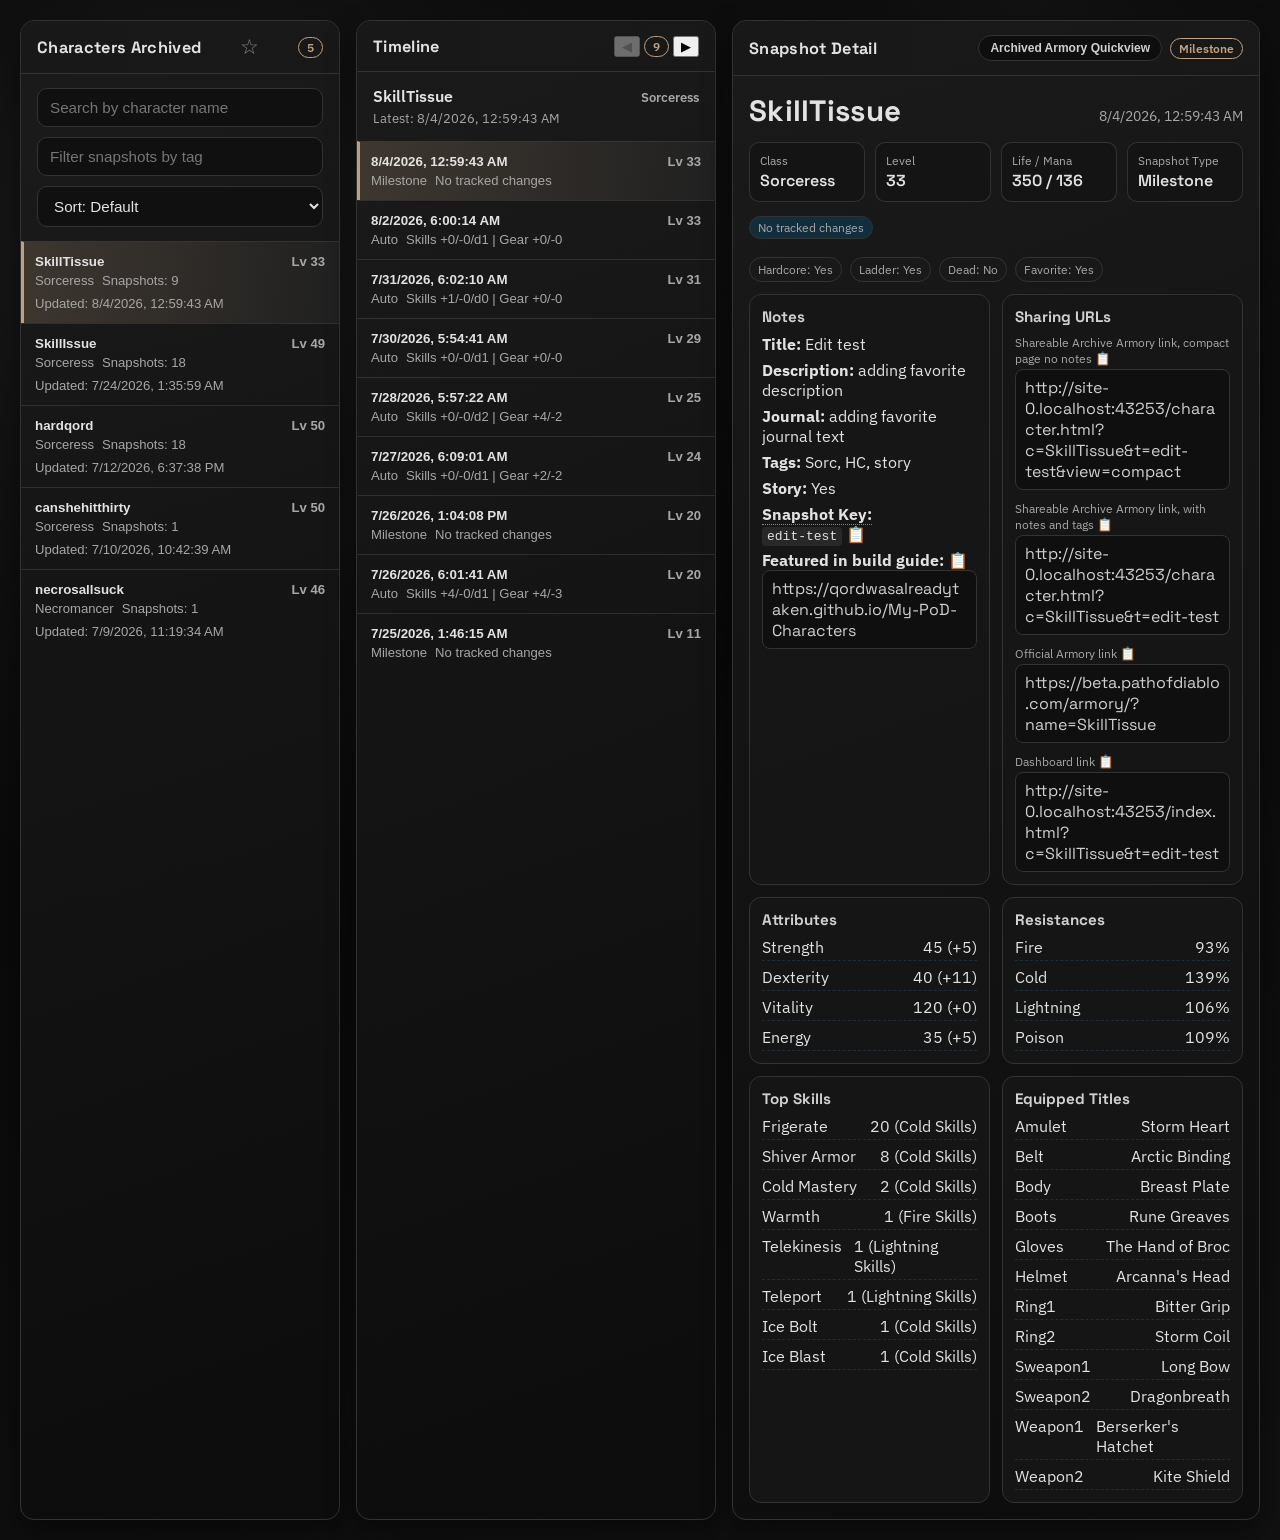
==== index.html @ e5ff7590 "readme work, index wording" ====
<!DOCTYPE html>
<html lang="en">
<head>
  <meta charset="UTF-8">
  <meta name="viewport" content="width=device-width, initial-scale=1.0">
  <title>The Journaling Nephalem</title>
  <link rel="preconnect" href="https://fonts.googleapis.com">
  <link rel="preconnect" href="https://fonts.gstatic.com" crossorigin>
  <link href="https://fonts.googleapis.com/css2?family=Space+Grotesk:wght@400;500;700&family=IBM+Plex+Sans:wght@400;500;600&display=swap" rel="stylesheet">
  <style>
    :root {
      --bg: #000000;
      --bg-soft: #141414;
      --card: #1a1a1a;
      --card-alt: #212121;
      --ink: #e2e2e2;
      --muted: #a7a7a7;
      --accent: #c0a080;
      --accent-2: #d0d0d0;
      --good: #9ad1ac;
      --bad: #d99b9b;
      --line: #333333;
      --shadow: rgba(0, 0, 0, 0.45);
    }

    * {
      box-sizing: border-box;
    }

    body {
      margin: 0;
      color: var(--ink);
      font-family: "IBM Plex Sans", sans-serif;
      background:
        radial-gradient(circle at 15% 15%, #1b1b1b 0%, transparent 40%),
        radial-gradient(circle at 80% 0%, #121212 0%, transparent 35%),
        linear-gradient(160deg, #000000, #0a0a0a 45%, #111111);
      min-height: 100vh;
    }

    .shell {
      max-width: 1400px;
      margin: 0 auto;
      padding: 20px;
      display: grid;
      grid-template-columns: 320px 360px minmax(0, 1fr);
      gap: 16px;
      min-height: 100vh;
    }

    .panel {
      background: linear-gradient(160deg, rgba(27, 27, 27, 0.94), rgba(12, 12, 12, 0.96));
      border: 1px solid var(--line);
      border-radius: 14px;
      box-shadow: 0 12px 30px var(--shadow);
      overflow: hidden;
      display: flex;
      flex-direction: column;
      min-height: 0;
    }

    .panel-header {
      padding: 14px 16px;
      border-bottom: 1px solid var(--line);
      background: linear-gradient(90deg, rgba(24, 24, 24, 0.95), rgba(24, 24, 24, 0.65));
      display: flex;
      align-items: center;
      justify-content: space-between;
      gap: 8px;
    }

    .panel-title {
      margin: 0;
      font-family: "Space Grotesk", sans-serif;
      font-size: 1.02rem;
      letter-spacing: 0.02em;
    }

    .pill {
      border: 1px solid var(--accent);
      color: var(--accent);
      border-radius: 999px;
      padding: 2px 8px;
      font-size: 0.72rem;
      font-weight: 600;
      white-space: nowrap;
    }

    .header-actions {
      display: inline-flex;
      align-items: center;
      gap: 8px;
    }

    .quickview-btn {
      border: 1px solid var(--line);
      background: rgba(14, 14, 14, 0.9);
      color: var(--accent-2);
      border-radius: 999px;
      padding: 5px 11px;
      font-size: 0.75rem;
      font-weight: 600;
      cursor: pointer;
      transition: border-color 140ms ease, color 140ms ease, background 140ms ease;
    }

    .quickview-btn:hover:not(:disabled) {
      border-color: var(--accent);
      color: var(--accent);
      background: rgba(20, 20, 20, 0.96);
    }

    .quickview-btn:disabled {
      opacity: 0.55;
      cursor: not-allowed;
    }

    .section {
      padding: 14px 16px;
    }

    .filters {
      display: grid;
      gap: 10px;
    }

    .search {
      width: 100%;
      padding: 10px 12px;
      border-radius: 10px;
      border: 1px solid var(--line);
      background: rgba(16, 16, 16, 0.95);
      color: var(--ink);
      font-size: 0.95rem;
      outline: none;
      transition: border-color 120ms ease;
    }

    .search:focus {
      border-color: var(--accent-2);
    }

    .list {
      list-style: none;
      margin: 0;
      padding: 0;
      overflow: auto;
    }

    .character-row,
    .snapshot-row {
      border: 0;
      width: 100%;
      text-align: left;
      background: transparent;
      color: inherit;
      cursor: pointer;
      border-top: 1px solid rgba(58, 58, 58, 0.72);
      padding: 12px 14px;
      transition: background 120ms ease, transform 120ms ease;
    }

    .character-row:hover,
    .snapshot-row:hover {
      background: rgba(255, 255, 255, 0.06);
    }

    .character-row.active,
    .snapshot-row.active {
      background: linear-gradient(90deg, rgba(192, 160, 128, 0.22), rgba(255, 255, 255, 0.04));
      border-left: 3px solid var(--accent);
      padding-left: 11px;
    }

    .name-line {
      display: flex;
      justify-content: space-between;
      gap: 8px;
      align-items: baseline;
      font-weight: 600;
      color: var(--ink);
    }

    .muted {
      color: var(--muted);
      font-size: 0.82rem;
    }

    .snapshot-meta {
      margin-top: 4px;
      display: flex;
      gap: 8px;
      align-items: center;
      flex-wrap: wrap;
      font-size: 0.82rem;
      color: var(--muted);
    }

    .kpi-grid {
      display: grid;
      grid-template-columns: repeat(4, minmax(0, 1fr));
      gap: 10px;
      margin-bottom: 14px;
    }

    .kpi {
      background: rgba(20, 20, 20, 0.9);
      border: 1px solid rgba(58, 58, 58, 0.82);
      border-radius: 10px;
      padding: 10px;
    }

    .kpi .label {
      display: block;
      color: var(--muted);
      font-size: 0.75rem;
      margin-bottom: 2px;
    }

    .kpi .value {
      font-size: 1rem;
      font-weight: 600;
      font-family: "Space Grotesk", sans-serif;
    }

    .detail {
      padding: 16px;
      overflow: auto;
      animation: fadeIn 220ms ease;
    }

    .hero {
      display: flex;
      align-items: baseline;
      justify-content: space-between;
      flex-wrap: wrap;
      gap: 8px;
      margin-bottom: 12px;
    }

    .hero h1 {
      margin: 0;
      font-family: "Space Grotesk", sans-serif;
      font-size: clamp(1.4rem, 2.3vw, 2rem);
      letter-spacing: 0.01em;
    }

    .hero small {
      color: var(--muted);
      font-size: 0.86rem;
    }

    .badge {
      display: inline-flex;
      align-items: center;
      gap: 6px;
      border: 1px solid var(--line);
      background: rgba(26, 26, 26, 0.95);
      padding: 4px 8px;
      border-radius: 999px;
      font-size: 0.75rem;
      color: var(--muted);
    }

    .grid {
      display: grid;
      gap: 12px;
      grid-template-columns: repeat(2, minmax(0, 1fr));
    }

    .card {
      border: 1px solid var(--line);
      border-radius: 12px;
      background: rgba(22, 22, 22, 0.92);
      padding: 12px;
    }

    .card h3 {
      margin: 0 0 8px;
      font-family: "Space Grotesk", sans-serif;
      font-size: 0.95rem;
      color: var(--accent-2);
    }

    .stat-list,
    .flat-list {
      list-style: none;
      margin: 0;
      padding: 0;
      display: grid;
      gap: 6px;
    }

    .share-list {
      list-style: none;
      margin: 0;
      padding: 0;
      display: grid;
      gap: 10px;
    }

    .share-label {
      color: var(--muted);
      font-size: 0.78rem;
      margin-bottom: 3px;
    }

    .share-url {
      display: block;
      color: var(--accent-2);
      text-decoration: none;
      overflow-wrap: anywhere;
      font-family: "Space Grotesk", sans-serif;
      border: 1px solid var(--line);
      border-radius: 8px;
      padding: 7px 9px;
      background: rgba(15, 15, 15, 0.9);
    }

    .share-url:hover {
      border-color: var(--accent);
      color: var(--accent);
    }

    .stat-row {
      display: flex;
      justify-content: space-between;
      gap: 12px;
      border-bottom: 1px dashed rgba(36, 80, 102, 0.45);
      padding-bottom: 3px;
    }

    .change-chip {
      display: inline-block;
      border-radius: 999px;
      font-size: 0.72rem;
      padding: 3px 8px;
      border: 1px solid var(--line);
      background: rgba(17, 50, 69, 0.8);
      margin-right: 6px;
      margin-bottom: 6px;
      color: var(--muted);
    }

    .change-chip.good {
      border-color: rgba(123, 224, 165, 0.45);
      color: var(--good);
    }

    .change-chip.bad {
      border-color: rgba(255, 142, 142, 0.45);
      color: var(--bad);
    }

    .message {
      color: var(--muted);
      padding: 16px;
    }

    .quickview-modal {
      position: fixed;
      inset: 0;
      background: rgba(0, 0, 0, 0.72);
      backdrop-filter: blur(1px);
      display: none;
      align-items: center;
      justify-content: center;
      z-index: 1200;
      padding: 22px;
    }

    .quickview-modal.open {
      display: flex;
    }

    .quickview-dialog {
      width: min(1200px, 100%);
      height: min(860px, 100%);
      border: 1px solid var(--line);
      border-radius: 14px;
      overflow: hidden;
      background: #090909;
      box-shadow: 0 22px 48px rgba(0, 0, 0, 0.62);
      display: grid;
      grid-template-rows: auto minmax(0, 1fr);
    }

    .quickview-toolbar {
      display: flex;
      align-items: center;
      justify-content: space-between;
      gap: 8px;
      padding: 10px 12px;
      border-bottom: 1px solid var(--line);
      background: linear-gradient(90deg, rgba(20, 20, 20, 0.98), rgba(18, 18, 18, 0.9));
    }

    .quickview-title {
      margin: 0;
      color: var(--accent-2);
      font-family: "Space Grotesk", sans-serif;
      font-size: 0.92rem;
      letter-spacing: 0.02em;
    }

    .quickview-toolbar-actions {
      display: inline-flex;
      align-items: center;
      gap: 8px;
    }

    .quickview-nav {
      display: inline-flex;
      align-items: center;
      gap: 6px;
    }

    .quickview-nav-btn {
      border: 1px solid var(--line);
      background: rgba(15, 15, 15, 0.92);
      color: var(--ink);
      border-radius: 8px;
      width: 28px;
      height: 28px;
      display: inline-flex;
      align-items: center;
      justify-content: center;
      font-size: 0.9rem;
      cursor: pointer;
      line-height: 1;
      font-weight: 700;
    }

    .quickview-nav-btn:hover:not(:disabled) {
      border-color: var(--accent);
      color: var(--accent);
    }

    .quickview-nav-btn:disabled {
      opacity: 0.45;
      cursor: not-allowed;
    }

    .quickview-nav-count {
      color: var(--muted);
      font-size: 0.8rem;
      min-width: 56px;
      text-align: center;
      font-variant-numeric: tabular-nums;
    }

    .quickview-close {
      border: 1px solid var(--line);
      background: rgba(15, 15, 15, 0.92);
      color: var(--ink);
      border-radius: 8px;
      padding: 4px 9px;
      cursor: pointer;
      font-size: 0.78rem;
      font-weight: 600;
    }

    .quickview-close:hover {
      border-color: var(--accent);
      color: var(--accent);
    }

    .quickview-frame {
      width: 100%;
      height: 100%;
      border: 0;
      background: #000;
    }

    @keyframes fadeIn {
      from {
        opacity: 0;
        transform: translateY(4px);
      }
      to {
        opacity: 1;
        transform: translateY(0);
      }
    }

    @media (max-width: 1200px) {
      .shell {
        grid-template-columns: 300px 320px minmax(0, 1fr);
      }
      .kpi-grid {
        grid-template-columns: repeat(2, minmax(0, 1fr));
      }
      .grid {
        grid-template-columns: 1fr;
      }
    }

    @media (max-width: 900px) {
      .shell {
        grid-template-columns: 1fr;
        min-height: auto;
      }
      .panel {
        max-height: 340px;
      }
      .detail-panel {
        max-height: none;
      }

      .quickview-dialog {
        width: 100%;
        height: 100%;
      }

      .quickview-modal {
        padding: 8px;
      }
    }
    .favorite-filter {
      background: none;
      border: none;
      color: #888;
      font-size: 1.3rem;
      cursor: pointer;
      padding: 0;
    }

    .favorite-filter.active {
      color: gold;
    }   

    .tooltip {
      position: relative;
      cursor: help;
      border-bottom: 1px dotted #888;
    }

    .tooltiptext {
      visibility: hidden;
      position: absolute;
      z-index: 1000;

      width: 260px;
      padding: 8px 10px;

      background: #222;
      color: #fff;
      border: 1px solid #555;
      border-radius: 6px;

      font-weight: normal;
      line-height: 1.4;

      left: 0;
      top: 125%;

      opacity: 0;
      transition: opacity .15s;
    }

    .tooltip:hover .tooltiptext {
      visibility: visible;
      opacity: 1;
    }

    .copy-key {
        background: none;
        border: none;
        padding: 0;
        margin: 0;
        color: inherit;
        font: inherit;
        cursor: pointer;
    }

    .copy-key code {
        background: rgba(255,255,255,.08);
        padding: 2px 5px;
        border-radius: 4px;
    }

    .copy-key:hover code {
        background: rgba(255,255,255,.16);
    }

    .copy-key:active {
        transform: scale(.98);
    }

    .change-summary {
        cursor: help;
    }

    .change-tooltip {
        position: fixed;
        z-index: 2000;

        max-width: 320px;
        padding: 10px 12px;

        background: #111;
        color: #ddd;

        border: 1px solid #555;
        border-radius: 6px;

        box-shadow: 0 6px 18px rgba(0, 0, 0, 0.45);

        font-size: 0.82rem;
        line-height: 1.35;

        pointer-events: none;
    }

.change-tooltip.below {
    bottom: auto;
    top: 100%;
    margin-bottom: 0;
    margin-top: 8px;
}
.change-tooltip.above {
    bottom: 100%;
    top: auto;
    margin-bottom: 8px;
    margin-top: 0;
}

    .change-tooltip-section + .change-tooltip-section {
        margin-top: 10px;
    }

    .change-tooltip-heading {
        margin-bottom: 4px;
        color: #c0a080;
        font-weight: 600;
    }

    .change-item {
        padding-left: 4px;
    }

    .change-item.added {
        color: #b8d8b8;
    }

    .change-item.removed {
        color: #d8a0a0;
    }

    .change-item.updated {
        color: #d8d0a0;
    }

    .change-tooltip-empty {
        color: #999;
    }

  </style>
</head>
<body>
  <main class="shell">
    <section class="panel" aria-label="Characters">
      <header class="panel-header">
        <h2 class="panel-title">Characters Archived</h2>
        <button
          id="favoriteFilter"
          class="favorite-filter"
          type="button"
          title="Show favorites only"
          aria-pressed="false">
          ☆
      </button>
        <span id="characterCount" class="pill">0</span>
      </header>
      <div class="section filters">
        <input id="searchInput" class="search" type="text" placeholder="Search by character name">
        <input id="tagInput" class="search" type="text" placeholder="Filter snapshots by tag">
        <select id="characterSort" class="search" aria-label="Sort characters">
          <option value="default">Sort: Default</option>
          <option value="updated">Sort: Recently updated</option>
          <option value="snapshots">Sort: Most snapshots</option>
          <option value="alpha">Sort: A to Z</option>
        </select>
      </div>
      <ul id="characterList" class="list"></ul>
    </section>

    <section class="panel" aria-label="Snapshots">
      <header class="panel-header">
        <h2 class="panel-title">Timeline</h2>

        <div class="snapshot-nav">
          <button
            id="snapshotPrev"
            class="story-nav-button"
            type="button"
            aria-label="Previous snapshot"
            title="Previous snapshot"
          >◀</button>

          <span id="snapshotCount" class="pill">0</span>

          <button
            id="snapshotNext"
            class="story-nav-button"
            type="button"
            aria-label="Next snapshot"
            title="Next snapshot"
          >▶</button>
        </div>
      </header>
      <div class="section" id="timelineHeader">
        <div class="muted">Select a character to browse snapshots.</div>
      </div>
      <ul id="snapshotList" class="list"></ul>
    </section>

    <section class="panel detail-panel" aria-label="Snapshot detail">
      <header class="panel-header">
        <h2 class="panel-title">Snapshot Detail</h2>
        <div class="header-actions">
          <button id="quickviewButton" class="quickview-btn" type="button" disabled>Archived Armory Quickview</button>
          <span id="statusPill" class="pill">Idle</span>
        </div>
      </header>
      <div id="detailRoot" class="detail">
        <div class="message">Pick a character on the left to start.</div>
      </div>
    </section>
  </main>

  <div id="quickviewModal" class="quickview-modal" aria-hidden="true">
    <div class="quickview-dialog" role="dialog" aria-modal="true" aria-label="Armory quickview">
      <div class="quickview-toolbar">
        <h3 id="quickviewTitle" class="quickview-title">Armory Quickview</h3>
        <div class="quickview-toolbar-actions">
          <div class="quickview-nav" aria-label="Snapshot navigation">
            <button id="quickviewPrev" class="quickview-nav-btn" type="button" aria-label="Previous snapshot">&#8592;</button>
            <span id="quickviewCount" class="quickview-nav-count">- / -</span>
            <button id="quickviewNext" class="quickview-nav-btn" type="button" aria-label="Next snapshot">&#8594;</button>
          </div>
          <button id="quickviewClose" class="quickview-close" type="button">Close</button>
        </div>
      </div>
      <iframe id="quickviewFrame" class="quickview-frame" title="Armory Quickview"></iframe>
    </div>
  </div>

  <script>
    "use strict";

    const state = {
      index: null,
      characters: [],
      filteredCharacters: [],
      selectedCharacter: null,
      selectedArchive: null,
      snapshots: [],
      selectedSnapshot: null
    };

    const CLASS_TAG_MAP = {
      assassin: "Asn",
      amazon: "Ama",
      barbarian: "Barb",
      druid: "Druid",
      necromancer: "Necro",
      paladin: "Pal",
      sorceress: "Sorc"
    };

    const dom = {
      searchInput: document.getElementById("searchInput"),
      tagInput: document.getElementById("tagInput"),
      characterSort: document.getElementById("characterSort"),
      characterList: document.getElementById("characterList"),
      snapshotList: document.getElementById("snapshotList"),
      detailRoot: document.getElementById("detailRoot"),
      timelineHeader: document.getElementById("timelineHeader"),
      characterCount: document.getElementById("characterCount"),
      snapshotCount: document.getElementById("snapshotCount"),
      statusPill: document.getElementById("statusPill"),
      quickviewButton: document.getElementById("quickviewButton"),
      quickviewModal: document.getElementById("quickviewModal"),
      quickviewFrame: document.getElementById("quickviewFrame"),
      quickviewClose: document.getElementById("quickviewClose"),
      quickviewTitle: document.getElementById("quickviewTitle"),
      quickviewPrev: document.getElementById("quickviewPrev"),
      quickviewNext: document.getElementById("quickviewNext"),
      quickviewCount: document.getElementById("quickviewCount"),
      favoriteFilter: document.getElementById("favoriteFilter"),
      snapshotPrev: document.getElementById("snapshotPrev"),
      snapshotNext: document.getElementById("snapshotNext")      
    };

    function normalizeArchivePayload(payload, fallbackCharacterName) {
      if (Array.isArray(payload)) {
        return {
          character: fallbackCharacterName,
          snapshots: payload
        };
      }

      if (payload && typeof payload === "object") {
        return {
          character: payload.character || fallbackCharacterName,
          snapshots: Array.isArray(payload.snapshots) ? payload.snapshots : []
        };
      }

      return {
        character: fallbackCharacterName,
        snapshots: []
      };
    }

    function readParams() {
      const params = new URLSearchParams(window.location.search);
      return {
        character: params.get("c"),
        timestamp: params.get("t")
      };
    }

    function updateParams(character, key) {
      const params = new URLSearchParams(window.location.search);

      if (character) {
        params.set("c", character);
      } else {
        params.delete("c");
      }

      if (key) {
        params.set("t", key);
      } else {
        params.delete("t");
      }

      const query = params.toString();
      const next = query ? `?${query}` : window.location.pathname;
      window.history.replaceState({}, "", next);
    }

    function safeText(value, fallback = "-") {
      if (value === null || value === undefined || value === "") {
        return fallback;
      }
      return String(value);
    }

    function normalizeTags(rawValue) {
      if (Array.isArray(rawValue)) {
        return rawValue
          .map((tag) => String(tag || "").trim())
          .filter((tag) => tag.length > 0);
      }

      if (typeof rawValue === "string" && rawValue.trim()) {
        return rawValue
          .split(",")
          .map((tag) => tag.trim())
          .filter((tag) => tag.length > 0);
      }

      return [];
    }

    function dedupeTags(values) {
      const result = [];
      const seen = new Set();

      values.forEach((value) => {
        const tag = String(value || "").trim();
        if (!tag) {
          return;
        }

        const key = tag.toLowerCase();
        if (seen.has(key)) {
          return;
        }

        seen.add(key);
        result.push(tag);
      });

      return result;
    }

    function classToTag(className) {
      if (typeof className !== "string") {
        return "";
      }

      const normalized = className.trim().toLowerCase();
      return CLASS_TAG_MAP[normalized] || "";
    }

  function getAutomaticSnapshotTags(snapshot) {
    if (!snapshot || typeof snapshot !== "object") {
      return [];
    }

    const data = snapshot.data && typeof snapshot.data === "object"
      ? snapshot.data
      : {};

    const metadata = snapshot.metadata && typeof snapshot.metadata === "object"
      ? snapshot.metadata
      : {};

    const tags = [];

    const classTag = classToTag(data.Class);
    if (classTag) {
      tags.push(classTag);
    }

    if (data.IsHardcore === true) {
      tags.push("HC");
    }

    if (data.IsHardcore === false) {
      tags.push("SC");
    }

    if (metadata.story === true) {
      tags.push("story");
    }

    return dedupeTags(tags);
  }

    function getCharacterTags(character) {
      if (!character || typeof character !== "object") {
        return [];
      }

      const tags = [];
      tags.push(...normalizeTags(character.tags));

      const classTag = classToTag(character.class);
      if (classTag) {
        tags.push(classTag);
      }

      return dedupeTags(tags);
    }

    function getCharacterFilterTerm() {
      return dom.searchInput.value.trim().toLowerCase();
    }

    function getTagFilterTerm() {
      return dom.tagInput.value.trim().toLowerCase();
    }

    function getCharacterSortMode() {
      return dom.characterSort ? dom.characterSort.value : "default";
    }

    function slugify(value) {
      if (typeof value !== "string") {
        return "";
      }

      return value
        .trim()
        .toLowerCase()
        .replace(/[^a-z0-9]+/g, "-")
        .replace(/-+/g, "-")
        .replace(/^-|-$/g, "");
    }

    function getSnapshotKey(snapshot) {
      if (!snapshot || typeof snapshot !== "object") {
        return "";
      }

      const metadata = snapshot.metadata && typeof snapshot.metadata === "object"
        ? snapshot.metadata
        : {};

      if (typeof metadata.slug === "string" && metadata.slug.trim()) {
        return slugify(metadata.slug);
      }

      if (typeof metadata.title === "string" && metadata.title.trim()) {
        return slugify(metadata.title);
      }

      if (typeof snapshot.id === "string" && snapshot.id.trim()) {
        return snapshot.id.trim();
      }

      return typeof snapshot.timestamp === "string" ? snapshot.timestamp : "";
    }

    function formatDate(value) {
      if (!value) {
        return "Unknown";
      }

      const date = new Date(value);
      if (Number.isNaN(date.getTime())) {
        return value;
      }

      return date.toLocaleString();
    }

    function summarizeChanges(snapshot) {
      const changes = snapshot && snapshot.changes ? snapshot.changes : {};
      const skillsUp = Array.isArray(changes.skills_added) ? changes.skills_added.length : 0;
      const skillsDown = Array.isArray(changes.skills_removed) ? changes.skills_removed.length : 0;
      const skillsDelta = Array.isArray(changes.skills_updated) ? changes.skills_updated.length : 0;
      const gearUp = Array.isArray(changes.equipped_added) ? changes.equipped_added.length : 0;
      const gearDown = Array.isArray(changes.equipped_removed) ? changes.equipped_removed.length : 0;

      if (skillsUp + skillsDown + skillsDelta + gearUp + gearDown === 0) {
        return "No tracked changes";
      }

      return `Skills +${skillsUp}/-${skillsDown}/d${skillsDelta} | Gear +${gearUp}/-${gearDown}`;
    }

    function toAbsoluteUrl(value) {
      if (typeof value !== "string" || !value.trim()) {
        return "";
      }

      try {
        return new URL(value, window.location.href).toString();
      } catch (_) {
        return "";
      }
    }

    function buildCharacterSharePath(characterName, key) {
      const params = new URLSearchParams();
      params.set("c", String(characterName || "").toLowerCase());

      if (key) {
        params.set("t", key);
      }

      return `character.html?${params.toString()}`;
    }

    function resolveSnapshotShareLinks(character, snapshot) {
      const links = Array.isArray(character && character.snapshotLinks) ? character.snapshotLinks : [];
      const snapshotKey = getSnapshotKey(snapshot);
      const snapshotTimestamp = snapshot && snapshot.timestamp ? String(snapshot.timestamp) : "";
      const snapshotId = snapshot && snapshot.id ? String(snapshot.id) : "";

      const matched = links.find((link) => {
        const key = link && typeof link.key === "string" ? link.key : "";
        const timestamp = link && typeof link.timestamp === "string" ? link.timestamp : "";
        const id = link && typeof link.id === "string" ? link.id : "";

        return key === snapshotKey || timestamp === snapshotTimestamp || (snapshotId && id === snapshotId);
      });

      const fallbackPath = buildCharacterSharePath(
        character && character.name,
        snapshotKey || snapshotTimestamp
      );

      return {
        key: matched?.key || snapshotKey || "",
        shareUrl: toAbsoluteUrl(matched && matched.url ? matched.url : fallbackPath),
        canonicalUrl: toAbsoluteUrl(matched && matched.canonicalUrl ? matched.canonicalUrl : fallbackPath)
      };
    }

    function buildDashboardShareUrl(character, snapshot) {
      const url = new URL(window.location.href);
      const key = getSnapshotKey(snapshot) || (snapshot && snapshot.timestamp ? snapshot.timestamp : "");

      if (character && character.name) {
        url.searchParams.set("c", character.name);
      }

      if (key) {
        url.searchParams.set("t", key);
      }

      return url.toString();
    }

    function getArmoryQuickviewUrl() {
      if (!state.selectedCharacter || !state.selectedSnapshot) {
        return "";
      }

      const links = resolveSnapshotShareLinks(state.selectedCharacter, state.selectedSnapshot);
      return links.shareUrl || links.canonicalUrl || "";
    }


    function getBuildUrl() {
      const guideUrl = metadata.guide ? String(metadata.guide).trim() : "";

      const guideHtml = guideUrl
        ? `
          <li>
            <div class="share-label">Featured in build guide</div>
            <a class="share-url"
              href="${guideUrl}"
              target="_blank"
              rel="noopener noreferrer">
              ${guideUrl}
            </a>
          </li>
        `
        : "";
      return guideHtml;
    }
    
    function syncQuickviewButtonState() {
      const hasSelection = Boolean(state.selectedCharacter && state.selectedSnapshot);
      if (dom.quickviewButton) {
        dom.quickviewButton.disabled = !hasSelection;
      }
      syncQuickviewNavigationState();
    }

    function getSelectedSnapshotIndex() {
      const visibleSnapshots = getVisibleSnapshots();
      if (!visibleSnapshots.length || !state.selectedSnapshot) {
        return { index: -1, total: visibleSnapshots.length };
      }

      const selectedKey = getSnapshotKey(state.selectedSnapshot);
      const index = visibleSnapshots.findIndex((snapshot) => {
        const key = getSnapshotKey(snapshot);
        return key === selectedKey || snapshot.timestamp === state.selectedSnapshot.timestamp;
      });

      return { index, total: visibleSnapshots.length };
    }

    function syncQuickviewNavigationState() {
      const position = getSelectedSnapshotIndex();
      const hasSelection = position.index >= 0;

      if (dom.quickviewCount) {
        dom.quickviewCount.textContent = hasSelection
          ? `${position.index + 1} / ${position.total}`
          : "- / -";
      }

      if (dom.quickviewPrev) {
        dom.quickviewPrev.disabled = !hasSelection || position.index <= 0;
      }

      if (dom.quickviewNext) {
        dom.quickviewNext.disabled = !hasSelection || position.index >= position.total - 1;
      }
    }

    function moveQuickviewSnapshot(step) {
      const visibleSnapshots = getVisibleSnapshots();
      if (!visibleSnapshots.length || !state.selectedSnapshot) {
        return;
      }

      const position = getSelectedSnapshotIndex();
      if (position.index < 0) {
        return;
      }

      const nextIndex = position.index + step;
      if (nextIndex < 0 || nextIndex >= visibleSnapshots.length) {
        return;
      }

      const nextSnapshot = visibleSnapshots[nextIndex];
      selectSnapshotByKey(getSnapshotKey(nextSnapshot));
    }

    function closeQuickview() {
      dom.quickviewModal.classList.remove("open");
      dom.quickviewModal.setAttribute("aria-hidden", "true");
      dom.quickviewFrame.src = "about:blank";
      syncQuickviewNavigationState();
    }

    function openQuickview() {
      const url = getArmoryQuickviewUrl();
      if (!url) {
        return;
      }

      const labelName = safeText(state.selectedCharacter && state.selectedCharacter.name, "Unknown");
      const labelTime = safeText(state.selectedSnapshot && state.selectedSnapshot.timestamp, "Unknown");
      dom.quickviewTitle.textContent = `Armory Quickview - ${labelName} @ ${labelTime}`;
      dom.quickviewFrame.src = url;
      dom.quickviewModal.classList.add("open");
      dom.quickviewModal.setAttribute("aria-hidden", "false");
      syncQuickviewNavigationState();
    }

    function getCharacterLevel(character) {
      if (character && typeof character.level !== "undefined" && character.level !== null) {
        return character.level;
      }
      return "?";
    }

    function linkMatchesTag(link, term) {
      if (!term) {
        return true;
      }

      return normalizeTags(link && link.tags).some((tag) => tag.toLowerCase().includes(term));
    }

    function characterMatchesTag(character, term) {
      if (!term) {
        return true;
      }

      if (getCharacterTags(character).some((tag) => tag.toLowerCase().includes(term))) {
        return true;
      }

      const links = Array.isArray(character && character.snapshotLinks) ? character.snapshotLinks : [];
      return links.some((link) => linkMatchesTag(link, term));
    }

    function snapshotMatchesTag(snapshot, term) {
      if (!term) {
        return true;
      }

      const metadata = snapshot && snapshot.metadata && typeof snapshot.metadata === "object"
        ? snapshot.metadata
        : {};

      const mergedTags = dedupeTags([
        ...normalizeTags(metadata.tags),
        ...getAutomaticSnapshotTags(snapshot)
      ]);

      return mergedTags.some((tag) => tag.toLowerCase().includes(term));
    }

    function getVisibleSnapshots() {
      const tagTerm = getTagFilterTerm();

      return state.snapshots.filter((snapshot) => {
        const tagMatch = snapshotMatchesTag(snapshot, tagTerm);

        const favoriteMatch =
          !state.showFavoritesOnly ||
          snapshot?.metadata?.favorite === true;

        return tagMatch && favoriteMatch;
      });
    }

    function ensureSelectedSnapshotVisible() {
      const visibleSnapshots = getVisibleSnapshots();

      if (!visibleSnapshots.length) {
        state.selectedSnapshot = null;
        return;
      }

      if (!state.selectedSnapshot) {
        state.selectedSnapshot = visibleSnapshots[0];
        return;
      }

      const currentKey = getSnapshotKey(state.selectedSnapshot);
      const visibleSelection = visibleSnapshots.find((snapshot) => {
        const key = getSnapshotKey(snapshot);
        return key === currentKey || snapshot.timestamp === state.selectedSnapshot.timestamp;
      });

      state.selectedSnapshot = visibleSelection || visibleSnapshots[0];
    }

    function applyCharacterFilter() {
      const term = getCharacterFilterTerm();
      const tagTerm = getTagFilterTerm();
      state.filteredCharacters = state.characters.filter((char) => {
          const name = (char.name || "").toLowerCase();

          const favoriteMatch =
              !state.showFavoritesOnly ||
              (char.snapshotLinks ?? []).some(snapshot => snapshot?.favorite === true);

          return (
              name.includes(term) &&
              characterMatchesTag(char, tagTerm) &&
              favoriteMatch
          );
      });

      const sortMode = getCharacterSortMode();

      if (sortMode === "snapshots") {
        state.filteredCharacters.sort((a, b) => {
          const aCount = Number(a && a.snapshotCount ? a.snapshotCount : 0);
          const bCount = Number(b && b.snapshotCount ? b.snapshotCount : 0);

          if (bCount !== aCount) {
            return bCount - aCount;
          }

          return String(a && a.name ? a.name : "").localeCompare(String(b && b.name ? b.name : ""));
        });
        return;
      }

      if (sortMode === "updated") {
        state.filteredCharacters.sort((a, b) => {
          const aTime = String(a && a.lastUpdated ? a.lastUpdated : "");
          const bTime = String(b && b.lastUpdated ? b.lastUpdated : "");

          if (bTime !== aTime) {
            return bTime.localeCompare(aTime);
          }

          return String(a && a.name ? a.name : "").localeCompare(String(b && b.name ? b.name : ""));
        });
        return;
      }

      if (sortMode === "alpha") {
        state.filteredCharacters.sort((a, b) => {
          return String(a && a.name ? a.name : "").localeCompare(String(b && b.name ? b.name : ""));
        });
      }
    }

    function renderCharacterList() {
      dom.characterList.innerHTML = "";
      dom.characterCount.textContent = String(state.filteredCharacters.length);

      if (state.filteredCharacters.length === 0) {
        const item = document.createElement("li");
        item.className = "message";
        item.textContent = "No character matches this filter.";
        dom.characterList.appendChild(item);
        return;
      }

      const fragment = document.createDocumentFragment();

      state.filteredCharacters.forEach((character) => {
        const li = document.createElement("li");
        const button = document.createElement("button");
        button.type = "button";
        button.className = "character-row";

        if (state.selectedCharacter && state.selectedCharacter.name === character.name) {
          button.classList.add("active");
        }

        const className = safeText(character.class, "Unknown Class");
        const level = getCharacterLevel(character);
        const updated = formatDate(character.lastUpdated);

        button.innerHTML = `
          <div class="name-line">
            <span>${safeText(character.name, "Unknown")}</span>
            <span class="muted">Lv ${level}</span>
          </div>
          <div class="snapshot-meta">
            <span>${className}</span>
            <span>Snapshots: ${safeText(character.snapshotCount, 0)}</span>
            <span>Updated: ${updated}</span>
          </div>
        `;

        button.addEventListener("click", () => {
          void selectCharacter(character.name);
        });

        li.appendChild(button);
        fragment.appendChild(li);
      });

      dom.characterList.appendChild(fragment);
    }

    function renderSnapshotList() {
      dom.snapshotList.innerHTML = "";
      const visibleSnapshots = getVisibleSnapshots();
      const currentIndex = state.selectedSnapshot
        ? visibleSnapshots.findIndex(
            (snapshot) =>
              snapshot.timestamp === state.selectedSnapshot.timestamp
          )
        : -1;

      dom.snapshotPrev.disabled =
        currentIndex <= 0;

      dom.snapshotNext.disabled =
        currentIndex < 0 ||
        currentIndex >= visibleSnapshots.length - 1;      
      const tagTerm = getTagFilterTerm();
      dom.snapshotCount.textContent = String(visibleSnapshots.length);

      if (!state.selectedCharacter) {
        dom.timelineHeader.innerHTML = '<div class="muted">Select a character to browse snapshots.</div>';
        return;
      }

      dom.timelineHeader.innerHTML = `
        <div class="name-line">
          <span>${safeText(state.selectedCharacter.name)}</span>
          <span class="muted">${safeText(state.selectedCharacter.class, "Unknown")}</span>
        </div>
        <div class="snapshot-meta">
          <span>Latest: ${formatDate(state.selectedCharacter.lastUpdated)}</span>
          ${tagTerm ? `<span>Tag: ${safeText(dom.tagInput.value.trim())}</span>` : ""}
        </div>
      `;

      if (visibleSnapshots.length === 0) {
        const empty = document.createElement("li");
        empty.className = "message";
        empty.textContent = tagTerm
          ? "No snapshots match this tag filter for this character."
          : "No snapshots found for this character.";
        dom.snapshotList.appendChild(empty);
        return;
      }

      const fragment = document.createDocumentFragment();

      visibleSnapshots.forEach((snapshot) => {
        const li = document.createElement("li");
        const button = document.createElement("button");
        button.type = "button";
        button.className = "snapshot-row";
        const changeSummary = summarizeChanges(snapshot);

        if (state.selectedSnapshot && state.selectedSnapshot.timestamp === snapshot.timestamp) {
          button.classList.add("active");
        }

        const level = snapshot && snapshot.data && snapshot.data.Stats ? snapshot.data.Stats.Level : "?";
        const label = snapshot.metadata && snapshot.metadata.automatic === false ? "Milestone" : "Auto";

        button.innerHTML = `
          <div class="name-line">
            <span>${formatDate(snapshot.timestamp)}</span>
            <span class="muted">Lv ${safeText(level)}</span>
          </div>
          <div class="snapshot-meta">
            <span>${label}</span>
            <span class="change-summary">${changeSummary}</span>
          </div>
        `;
        const changeSummaryElement = button.querySelector(".change-summary");

        changeSummaryElement.addEventListener("mouseenter", () => {
          showChangeTooltip(changeSummaryElement, snapshot);
        });

        changeSummaryElement.addEventListener("mouseleave", () => {
          hideChangeTooltip();
        });
        button.addEventListener("click", () => {
          selectSnapshotByKey(getSnapshotKey(snapshot));
        });

        li.appendChild(button);
        fragment.appendChild(li);
      });

      dom.snapshotList.appendChild(fragment);
    }

    function getSkillRows(snapshot) {
      const data = snapshot && snapshot.data ? snapshot.data : {};
      const tabs = Array.isArray(data.SkillTabs) ? data.SkillTabs : [];
      const rows = [];

      tabs.forEach((tab) => {
        const skills = Array.isArray(tab.Skills) ? tab.Skills : [];
        skills.forEach((skill) => {
          if (!skill || typeof skill !== "object") {
            return;
          }
          rows.push({
            name: skill.Name || "Unknown",
            level: typeof skill.Level === "number" ? skill.Level : skill.Level || "?",
            tab: tab.Name || ""
          });
        });
      });

      rows.sort((a, b) => Number(b.level) - Number(a.level));
      return rows.slice(0, 12);
    }

  function capitalize(text) {
    return text
      ? text.charAt(0).toUpperCase() + text.slice(1)
      : "";
  }

  function getGearTitles(snapshot) {
    const data = snapshot && snapshot.data ? snapshot.data : {};
    const equipped = Array.isArray(data.Equipped) ? data.Equipped : [];

    return equipped
      .filter((item) => item && typeof item === "object")
      .map((item) => ({
        worn: capitalize(item.Worn || "slot"),
        title: item.Title || "Unknown item"
      }))
      .sort((a, b) => a.worn.localeCompare(b.worn));
  }

    function renderSnapshotDetail() {
      if (!state.selectedSnapshot) {
        dom.detailRoot.innerHTML = '<div class="message">Select a snapshot from the timeline.</div>';
        dom.statusPill.textContent = "Idle";
        syncQuickviewButtonState();
        return;
      }

      const snapshot = state.selectedSnapshot;
      const data = snapshot.data || {};
      const stats = data.Stats || {};
      const bonus = data.Bonus || {};
      const metadata = snapshot.metadata || {};
      const changes = snapshot.changes || {};
      console.log("SNAPSHOT CHANGES:", changes);
      console.log(JSON.stringify(changes, null, 2));      
      const shareLinks = resolveSnapshotShareLinks(state.selectedCharacter, snapshot);
      const dashboardShareUrl = buildDashboardShareUrl(state.selectedCharacter, snapshot);
      const guideUrl = metadata.guide ? String(metadata.guide).trim() : "Not Featured";
      
      const snapshotTags = dedupeTags([
        ...normalizeTags(metadata.tags),
        ...getAutomaticSnapshotTags(snapshot)
      ]);

      const changeChips = [];

      const addedSkills = Array.isArray(changes.skills_added) ? changes.skills_added.length : 0;
      const removedSkills = Array.isArray(changes.skills_removed) ? changes.skills_removed.length : 0;
      const updatedSkills = Array.isArray(changes.skills_updated) ? changes.skills_updated.length : 0;
      const addedGear = Array.isArray(changes.equipped_added) ? changes.equipped_added.length : 0;
      const removedGear = Array.isArray(changes.equipped_removed) ? changes.equipped_removed.length : 0;

      if (addedSkills > 0) {
        changeChips.push(`<span class="change-chip good">+${addedSkills} new skills</span>`);
      }
      if (removedSkills > 0) {
        changeChips.push(`<span class="change-chip bad">-${removedSkills} removed skills</span>`);
      }
      if (updatedSkills > 0) {
        changeChips.push(`<span class="change-chip">${updatedSkills} skill level updates</span>`);
      }
      if (addedGear > 0) {
        changeChips.push(`<span class="change-chip good">+${addedGear} gear changes in</span>`);
      }
      if (removedGear > 0) {
        changeChips.push(`<span class="change-chip bad">-${removedGear} gear changes out</span>`);
      }
      if (changeChips.length === 0) {
        changeChips.push('<span class="change-chip">No tracked changes</span>');
      }

      const skills = getSkillRows(snapshot);
      const gear = getGearTitles(snapshot);

      const skillsHtml = skills.length
        ? skills.map((row) => `<li class="stat-row"><span>${row.name}</span><span>${safeText(row.level)} (${safeText(row.tab, "-")})</span></li>`).join("")
        : "<li class=\"muted\">No skill data.</li>";

      const gearHtml = gear.length
        ? gear.map((item) => `<li class="stat-row"><span>${safeText(item.worn)}</span><span>${safeText(item.title)}</span></li>`).join("")
        : "<li class=\"muted\">No equipment data.</li>";

      dom.detailRoot.innerHTML = `
        <div class="hero">
          <h1>${safeText(data.Name, safeText(state.selectedCharacter && state.selectedCharacter.name))}</h1>
          <small>${formatDate(snapshot.timestamp)}</small>
        </div>

        <div class="kpi-grid">
          <div class="kpi"><span class="label">Class</span><span class="value">${safeText(data.Class)}</span></div>
          <div class="kpi"><span class="label">Level</span><span class="value">${safeText(stats.Level, "?")}</span></div>
          <div class="kpi"><span class="label">Life / Mana</span><span class="value">${safeText(stats.Life, "?")} / ${safeText(stats.Mana, "?")}</span></div>
          <div class="kpi"><span class="label">Snapshot Type</span><span class="value">${metadata.automatic === false ? "Milestone" : "Automatic"}</span></div>
        </div>

        <div style="margin-bottom: 12px;">${changeChips.join("")}</div>

        <div style="display:flex;gap:8px;flex-wrap:wrap;margin-bottom:12px;">
          <span class="badge">Hardcore: ${data.IsHardcore ? "Yes" : "No"}</span>
          <span class="badge">Ladder: ${data.IsLadder ? "Yes" : "No"}</span>
          <span class="badge">Dead: ${data.IsDead ? "Yes" : "No"}</span>
          <span class="badge">Favorite: ${metadata.favorite ? "Yes" : "No"}</span>
        </div>

        <div class="grid">
          <article class="card">
            <h3>Notes</h3>
            <ul class="flat-list">
              <li><strong>Title:</strong> ${safeText(metadata.title, "(none)")}</li>
              <li><strong>Description:</strong> ${safeText(metadata.description, "(none)")}</li>
              <li><strong>Journal:</strong> ${safeText(metadata.journal, "(none)")}</li>
              <li><strong>Tags:</strong> ${snapshotTags.length ? snapshotTags.join(", ") : "(none)"}</li>
              <li><strong>Story:</strong> ${metadata.story ? "Yes" : "No"}</li>
              <li>
                <strong
                  class="tooltip"
                >
                  Snapshot Key:
                  <span class="tooltiptext">
                    This key appears in the page URL.<br><br>
                    Copy it when using the
                    <strong>Edit Snapshot</strong>
                    GitHub Action.
                  </span>
                </strong>

                <button
                  type="button"
                  class="copy-key"
                  onclick="copySnapshotKey('${shareLinks.key}', this)"
                  title="Copy Snapshot Key"
                >
                  <code>${safeText(shareLinks.key, "(none)")}</code> 📋
                </button>
              </li>
              <li>
                <strong>Featured in build guide:</strong> 
                
                ${
                  metadata.guide
                    ? `
                      <button
                        type="button"
                        class="copy-key"
                        onclick="copySnapshotKey('${guideUrl}', this)"
                        title="Copy Featured in guide link"
                        >
                        📋
                      </button>   
                      <a class="share-url"
                          href="${guideUrl}"
                          target="_blank"
                          rel="noopener noreferrer">
                          ${safeText(guideUrl)}
                      </a>`
                    : `<span class="muted"><br>Not linked to a build guide</span>`
                }
              </li> 
            </ul>
          </article>

          <article class="card">
            <h3>Sharing URLs</h3>
            <ul class="share-list">
              <li>
                <div class="share-label">Shareable Archive Armory link, compact page no notes
                <button
                  type="button"
                  class="copy-key"
                  onclick="copySnapshotKey('${shareLinks.shareUrl}&view=compact', this)"
                  title="Copy Shareable Archive Armory link"
                  >
                   📋
                </button>   
                </div>             
                <a class="share-url" href="${shareLinks.shareUrl}&view=compact" target="_blank" rel="noopener noreferrer">${shareLinks.shareUrl}&view=compact</a>
              </li>
              <li>
                <div class="share-label">Shareable Archive Armory link, with notes and tags
                <button
                  type="button"
                  class="copy-key"
                  onclick="copySnapshotKey('${shareLinks.shareUrl}', this)"
                  title="Copy Shareable Archive Armory link"
                  >
                   📋
                </button>   
                </div>             
                <a class="share-url" href="${shareLinks.shareUrl}" target="_blank" rel="noopener noreferrer">${shareLinks.shareUrl}</a>
              </li>
              <li>
                <div class="share-label">Official Armory link
                <button
                  type="button"
                  class="copy-key"
                  onclick="copySnapshotKey('${shareLinks.shareUrl}', this)"
                  title="Copy Official Armory link"
                  >
                   📋
                </button>   
                </div>
                <a class="share-url" href="https://beta.pathofdiablo.com/armory/?name=${state.selectedCharacter.name}" target="_blank" rel="noopener noreferrer">https://beta.pathofdiablo.com/armory/?name=${state.selectedCharacter.name}</a>
              </li>
              <li>
                <div class="share-label">Dashboard link
                <button
                  type="button"
                  class="copy-key"
                  onclick="copySnapshotKey('${dashboardShareUrl}', this)"
                  title="Copy Dashboard link"
                  >
                   📋
                </button>   
                </div>
                <a class="share-url" href="${dashboardShareUrl}" target="_blank" rel="noopener noreferrer">${dashboardShareUrl}</a>
              </li>
            </ul>
          </article>

          <article class="card">
            <h3>Attributes</h3>
            <ul class="stat-list">
              <li class="stat-row"><span>Strength</span><span>${safeText(stats.Strength, "?")} (+${safeText(bonus.Strength, 0)})</span></li>
              <li class="stat-row"><span>Dexterity</span><span>${safeText(stats.Dexterity, "?")} (+${safeText(bonus.Dexterity, 0)})</span></li>
              <li class="stat-row"><span>Vitality</span><span>${safeText(stats.Vitality, "?")} (+${safeText(bonus.Vitality, 0)})</span></li>
              <li class="stat-row"><span>Energy</span><span>${safeText(stats.Energy, "?")} (+${safeText(bonus.Energy, 0)})</span></li>
            </ul>
          </article>

          <article class="card">
            <h3>Resistances</h3>
            <ul class="stat-list">
              <li class="stat-row"><span>Fire</span><span>${safeText(bonus.FireResistance, 0)}%</span></li>
              <li class="stat-row"><span>Cold</span><span>${safeText(bonus.ColdResistance, 0)}%</span></li>
              <li class="stat-row"><span>Lightning</span><span>${safeText(bonus.LightningResistance, 0)}%</span></li>
              <li class="stat-row"><span>Poison</span><span>${safeText(bonus.PoisonResistance, 0)}%</span></li>
            </ul>
          </article>

          <article class="card">
            <h3>Top Skills</h3>
            <ul class="flat-list">${skillsHtml}</ul>
          </article>

          <article class="card">
            <h3>Equipped Titles</h3>
            <ul class="flat-list">${gearHtml}</ul>
          </article>
        </div>
      `;

      dom.statusPill.textContent = metadata.automatic === false ? "Milestone" : "Snapshot";
      syncQuickviewButtonState();
    }

    function selectSnapshotByKey(key) {
      const snap = getVisibleSnapshots().find((item) => {
        const snapshotKey = getSnapshotKey(item);
        return snapshotKey === key || item.timestamp === key;
      });
      if (!snap) {
        return;
      }

      state.selectedSnapshot = snap;
      renderSnapshotList();
      renderSnapshotDetail();
      updateParams(
        state.selectedCharacter ? state.selectedCharacter.name : null,
        getSnapshotKey(snap)
      );

      if (dom.quickviewModal.classList.contains("open")) {
        openQuickview();
      }
    }

    async function selectCharacter(characterName) {
      const character = state.characters.find((item) => item.name === characterName);
      if (!character) {
        return;
      }

      closeQuickview();

      state.selectedCharacter = character;
      state.selectedSnapshot = null;
      state.snapshots = [];
      renderCharacterList();
      renderSnapshotList();
      renderSnapshotDetail();
      dom.statusPill.textContent = "Loading";

      try {
        const response = await fetch(`./snapshots/${character.name.toLowerCase()}.json`, { cache: "no-store" });
        if (!response.ok) {
          throw new Error(`HTTP ${response.status}`);
        }

        const payload = await response.json();
        const archive = normalizeArchivePayload(payload, character.name);

        state.selectedArchive = archive;
        state.snapshots = archive.snapshots
          .slice()
          .sort((a, b) => String(b.timestamp || "").localeCompare(String(a.timestamp || "")));

        const params = readParams();
        const visibleSnapshots = getVisibleSnapshots();
        const byUrl = params.timestamp
          ? visibleSnapshots.find((item) => {
              const snapshotKey = getSnapshotKey(item);
              return snapshotKey === params.timestamp || item.timestamp === params.timestamp;
            })
          : null;

        if (byUrl) {
          state.selectedSnapshot = byUrl;
        } else {
          state.selectedSnapshot = visibleSnapshots[0] || null;
        }

        renderSnapshotList();
        renderSnapshotDetail();

        updateParams(
          character.name,
          state.selectedSnapshot ? getSnapshotKey(state.selectedSnapshot) : null
        );
      } catch (error) {
        dom.snapshotList.innerHTML = "<li class=\"message\">Unable to load snapshot file for this character.</li>";
        dom.detailRoot.innerHTML = `<div class=\"message\">Load error: ${safeText(error && error.message ? error.message : "unknown")}</div>`;
        dom.statusPill.textContent = "Error";
      }
    }

    async function handleFiltersChanged() {
      applyCharacterFilter();

      if (state.filteredCharacters.length === 0) {
        closeQuickview();
        state.selectedCharacter = null;
        state.selectedArchive = null;
        state.snapshots = [];
        state.selectedSnapshot = null;
        state.showFavoritesOnly = false;
        renderCharacterList();
        renderSnapshotList();
        renderSnapshotDetail();
        updateParams(null, null);
        dom.statusPill.textContent = "Ready";
        return;
      }

      const selectedVisible = state.selectedCharacter
        ? state.filteredCharacters.some((character) => character.name === state.selectedCharacter.name)
        : false;

      if (!selectedVisible) {
        await selectCharacter(state.filteredCharacters[0].name);
        return;
      }

      ensureSelectedSnapshotVisible();
      renderCharacterList();
      renderSnapshotList();
      renderSnapshotDetail();
      updateParams(
        state.selectedCharacter ? state.selectedCharacter.name : null,
        state.selectedSnapshot ? getSnapshotKey(state.selectedSnapshot) : null
      );
    }

    function bindEvents() {
      dom.favoriteFilter.addEventListener("click", () => {
          state.showFavoritesOnly = !state.showFavoritesOnly;

          dom.favoriteFilter.classList.toggle(
              "active",
              state.showFavoritesOnly
          );

          dom.favoriteFilter.textContent =
              state.showFavoritesOnly ? "★" : "☆";

          dom.favoriteFilter.setAttribute(
              "aria-pressed",
              state.showFavoritesOnly
          );

          applyCharacterFilter();
          renderCharacterList();
          renderSnapshotList();
      });      
      dom.searchInput.addEventListener("input", () => {
        void handleFiltersChanged();
      });
      dom.tagInput.addEventListener("input", () => {
        void handleFiltersChanged();
      });
      dom.characterSort.addEventListener("change", () => {
        void handleFiltersChanged();
      });
      dom.quickviewButton.addEventListener("click", () => {
        openQuickview();
      });
      dom.quickviewPrev.addEventListener("click", () => {
        moveQuickviewSnapshot(-1);
      });
      dom.quickviewNext.addEventListener("click", () => {
        moveQuickviewSnapshot(1);
      });
      dom.quickviewClose.addEventListener("click", () => {
        closeQuickview();
      });
      dom.quickviewModal.addEventListener("click", (event) => {
        if (event.target === dom.quickviewModal) {
          closeQuickview();
        }
      });
      dom.snapshotPrev.addEventListener("click", () => {
        moveTimelineSnapshot(-1);
      });

      dom.snapshotNext.addEventListener("click", () => {
        moveTimelineSnapshot(1);
      });      
      document.addEventListener("keydown", (event) => {
        if (event.key === "Escape" && dom.quickviewModal.classList.contains("open")) {
          closeQuickview();
          return;
        }

      if (dom.quickviewModal.classList.contains("open")) {
        if (event.key === "ArrowLeft") {
          moveQuickviewSnapshot(-1);
          return;
        }

        if (event.key === "ArrowRight") {
          moveQuickviewSnapshot(1);
          return;
        }

        return;
      }

      if (event.key === "ArrowLeft") {
        moveTimelineSnapshot(-1);
        return;
      }

      if (event.key === "ArrowRight") {
        moveTimelineSnapshot(1);
      }
      });
      
    }

    function moveTimelineSnapshot(direction) {
      const snapshots = getVisibleSnapshots();

      if (!snapshots.length || !state.selectedSnapshot) {
        return;
      }

      const currentIndex = snapshots.findIndex(
        (snapshot) => snapshot.timestamp === state.selectedSnapshot.timestamp
      );

      if (currentIndex < 0) {
        return;
      }

      const nextIndex = currentIndex + direction;

      if (nextIndex < 0 || nextIndex >= snapshots.length) {
        return;
      }

      selectSnapshotByKey(getSnapshotKey(snapshots[nextIndex]));
    }

    
    function verboseChanges(snapshot) {
      const changes = snapshot && snapshot.changes ? snapshot.changes : {};

      const skillsAdded = Array.isArray(changes.skills_added) ? changes.skills_added : [];
      const skillsRemoved = Array.isArray(changes.skills_removed) ? changes.skills_removed : [];
      const skillsUpdated = Array.isArray(changes.skills_updated) ? changes.skills_updated : [];
      const gearAdded = Array.isArray(changes.equipped_added) ? changes.equipped_added : [];
      const gearRemoved = Array.isArray(changes.equipped_removed) ? changes.equipped_removed : [];

      const totalChanges =
        skillsAdded.length +
        skillsRemoved.length +
        skillsUpdated.length +
        gearAdded.length +
        gearRemoved.length;

      if (totalChanges === 0) {
        return '<div class="change-tooltip-empty">No tracked changes</div>';
      }

      const sections = [];

      if (skillsAdded.length || skillsRemoved.length || skillsUpdated.length) {
        const items = [];

        skillsAdded.forEach((skill) => {
          items.push(`<div class="change-item added">+ ${safeText(skill)}</div>`);
        });

        skillsRemoved.forEach((skill) => {
          items.push(`<div class="change-item removed">− ${safeText(skill)}</div>`);
        });

        skillsUpdated.forEach((skill) => {
          items.push(`
            <div class="change-item updated">
              ↻ ${safeText(skill.name)}
              <span class="change-level">(${safeText(skill.from)} → ${safeText(skill.to)})</span>
            </div>
          `);
        });

        sections.push(`
          <div class="change-tooltip-section">
            <div class="change-tooltip-heading">Skills</div>
            ${items.join("")}
          </div>
        `);
      }

      if (gearAdded.length || gearRemoved.length) {
        const items = [];

        gearAdded.forEach((item) => {
          items.push(`<div class="change-item added">+ ${safeText(item)}</div>`);
        });

        gearRemoved.forEach((item) => {
          items.push(`<div class="change-item removed">− ${safeText(item)}</div>`);
        });

        sections.push(`
          <div class="change-tooltip-section">
            <div class="change-tooltip-heading">Gear</div>
            ${items.join("")}
          </div>
        `);
      }

      return sections.join("");
    }

    function showChangeTooltip(target, snapshot) {
        hideChangeTooltip();

        const tooltip = document.createElement("div");
        tooltip.className = "change-tooltip";
        tooltip.innerHTML = verboseChanges(snapshot);

        document.body.appendChild(tooltip);

        const rect = target.getBoundingClientRect();
        const gap = 8;

        // Position horizontally first
        tooltip.style.left = `${rect.left + rect.width / 2}px`;
        tooltip.style.transform = "translateX(-50%)";

        // Make sure we can measure the tooltip
        const tooltipHeight = tooltip.offsetHeight;

        const spaceAbove = rect.top;
        const spaceBelow = window.innerHeight - rect.bottom;

        if (spaceAbove >= tooltipHeight + gap || spaceAbove >= spaceBelow) {
            // Show above
            tooltip.style.top = `${rect.top - tooltipHeight - gap}px`;
        } else {
            // Show below
            tooltip.style.top = `${rect.bottom + gap}px`;
        }
    }

      function hideChangeTooltip() {
        document.querySelectorAll(".change-tooltip").forEach((tooltip) => {
          tooltip.remove();
        });
      }

async function boot() {
      bindEvents();
      dom.statusPill.textContent = "Loading";

      try {
        const response = await fetch("./index.json", { cache: "no-store" });
        if (!response.ok) {
          throw new Error(`HTTP ${response.status}`);
        }

        state.index = await response.json();
        const characters = Array.isArray(state.index.characters) ? state.index.characters.slice() : [];

        characters.sort((a, b) => {
          const aTime = String(a && a.lastUpdated ? a.lastUpdated : "");
          const bTime = String(b && b.lastUpdated ? b.lastUpdated : "");
          return bTime.localeCompare(aTime);
        });

        state.characters = characters;
        applyCharacterFilter();
        renderCharacterList();

        const params = readParams();
        const fromUrl = params.character
          ? state.characters.find((item) => item.name.toLowerCase() === params.character.toLowerCase())
          : null;

        if (fromUrl) {
          await selectCharacter(fromUrl.name);
        } else if (state.characters[0]) {
          await selectCharacter(state.characters[0].name);
        } else {
          dom.statusPill.textContent = "Ready";
        }
      } catch (error) {
        dom.detailRoot.innerHTML = `<div class=\"message\">Unable to load index.json: ${safeText(error && error.message ? error.message : "unknown")}</div>`;
        dom.statusPill.textContent = "Error";
      }
    }
    async function copySnapshotKey(key, button) {
        try {
            await navigator.clipboard.writeText(key);

            const original = button.innerHTML;
            button.innerHTML = `<code>${key}</code> ✓ Copied!`;

            setTimeout(() => {
                button.innerHTML = original;
            }, 1500);

        } catch (err) {
            console.error(err);
        }
    }
    void boot();
  </script>
</body>
</html>
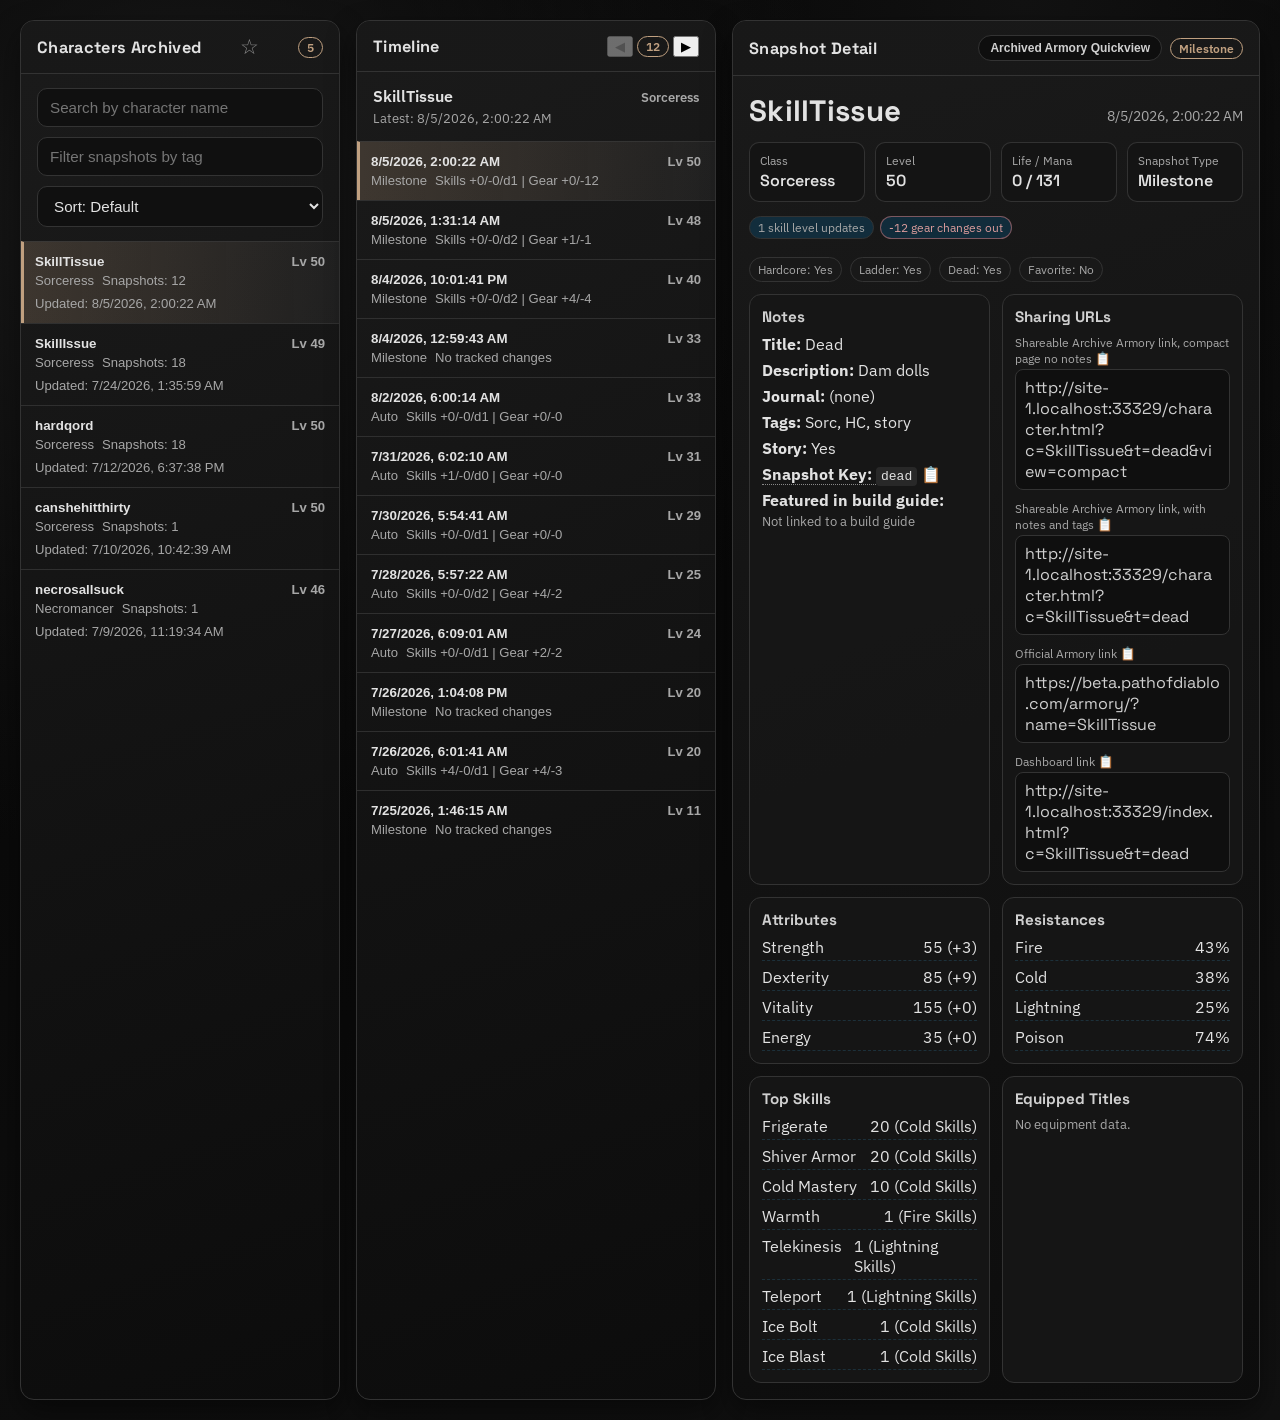
==== commit 69543e08: "add guide to tags" ====
--- a/index.html
+++ b/index.html
@@ -927,6 +927,10 @@
 
     if (metadata.story === true) {
       tags.push("story");
+    }
+
+    if (metadata.guide === true) {
+      tags.push("guide");
     }
 
     return dedupeTags(tags);
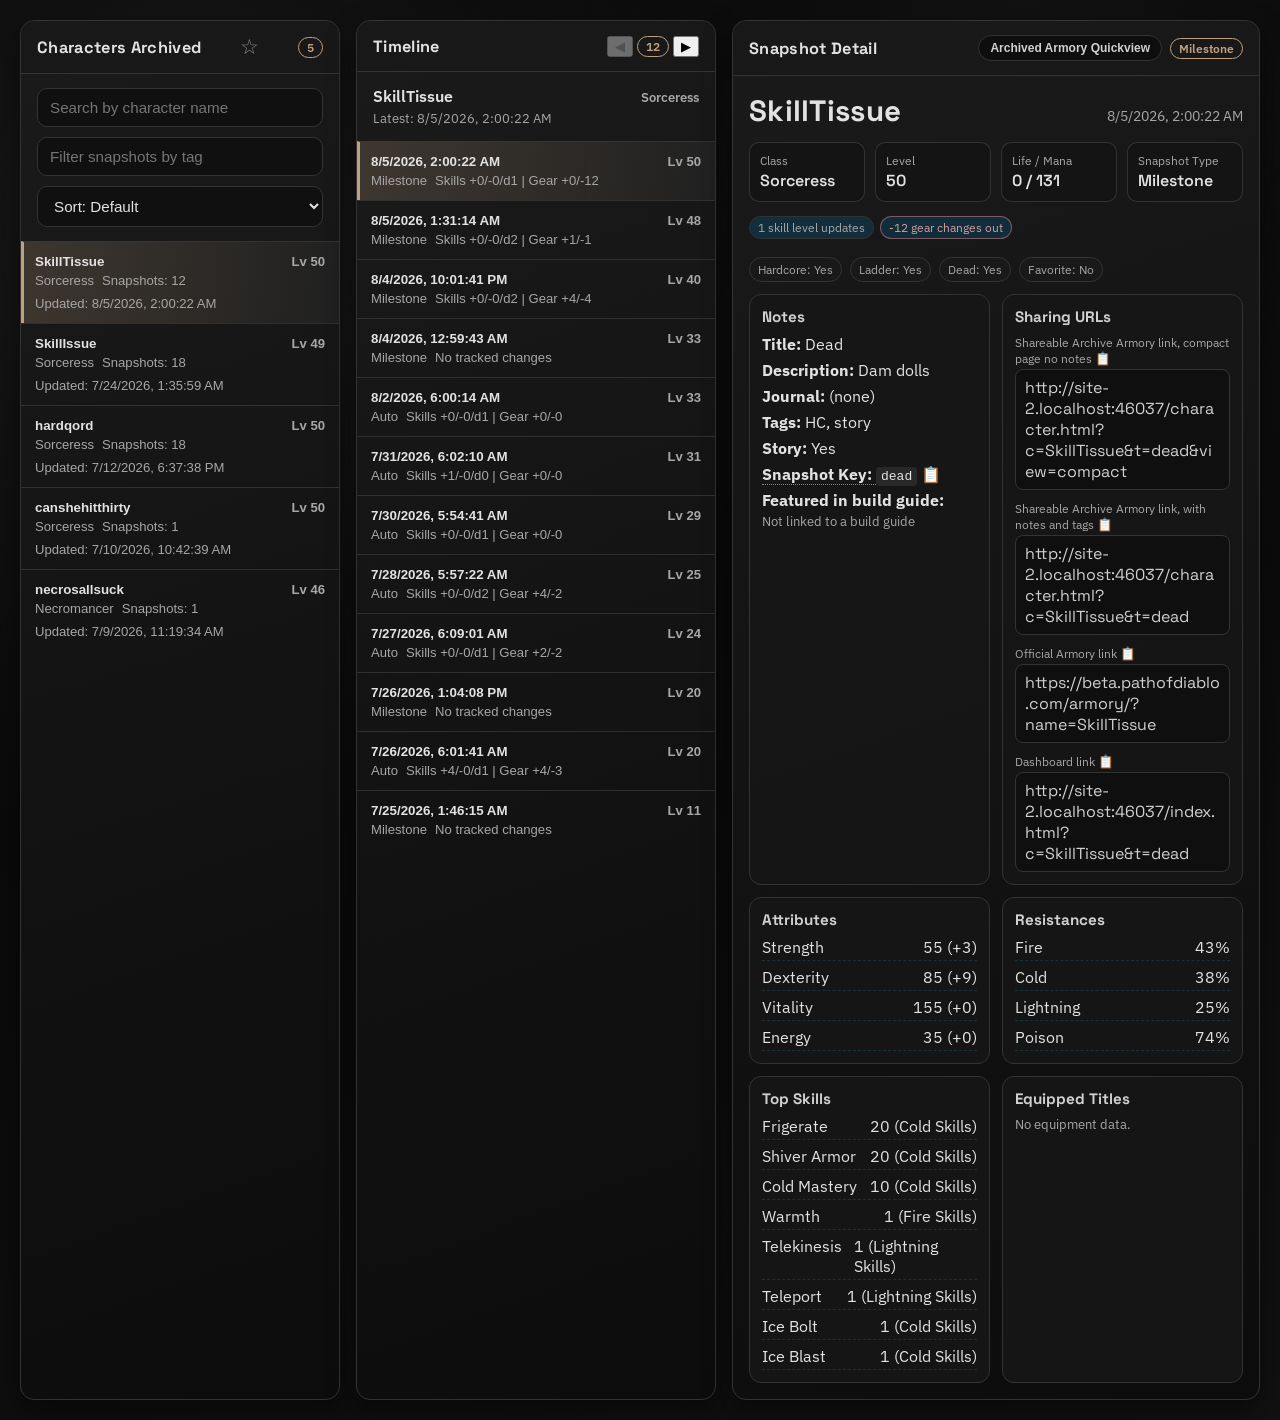
==== commit 2dcdaa20: "guide tag" ====
--- a/index.html
+++ b/index.html
@@ -893,8 +893,13 @@
         return "";
       }
 
-      const normalized = className.trim().toLowerCase();
-      return CLASS_TAG_MAP[normalized] || "";
+    }
+
+    function guideToTag(guide) {
+      if (guide === true) {
+        return "guide";
+      }
+      return "";
     }
 
   function getAutomaticSnapshotTags(snapshot) {
@@ -929,8 +934,9 @@
       tags.push("story");
     }
 
-    if (metadata.guide === true) {
-      tags.push("guide");
+    const guideTag = guideToTag(metadata.guide);
+    if (guideTag) {
+      tags.push(guideTag);
     }
 
     return dedupeTags(tags);
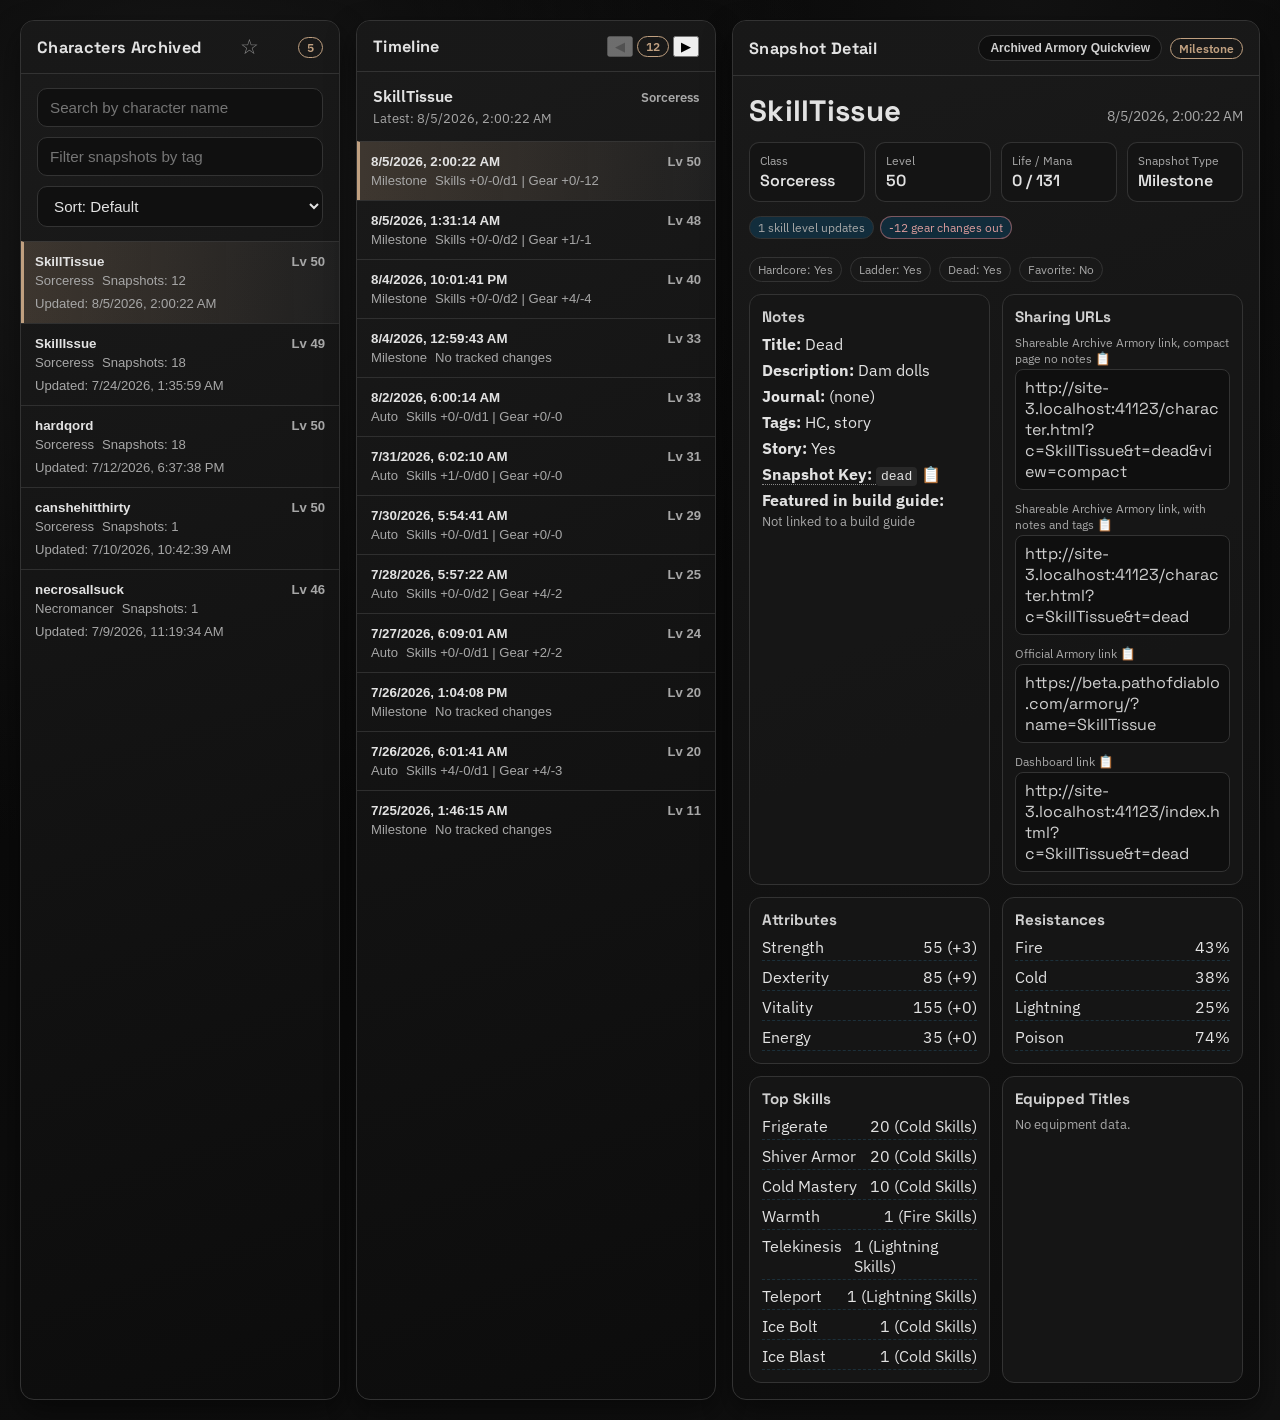
==== commit e23099be: "guide tag" ====
--- a/index.html
+++ b/index.html
@@ -895,13 +895,6 @@
 
     }
 
-    function guideToTag(guide) {
-      if (guide === true) {
-        return "guide";
-      }
-      return "";
-    }
-
   function getAutomaticSnapshotTags(snapshot) {
     if (!snapshot || typeof snapshot !== "object") {
       return [];
@@ -934,10 +927,10 @@
       tags.push("story");
     }
 
-    const guideTag = guideToTag(metadata.guide);
-    if (guideTag) {
-      tags.push(guideTag);
-    }
+    if (metadata.guide) {
+      tags.push("guide");
+    }
+
 
     return dedupeTags(tags);
   }
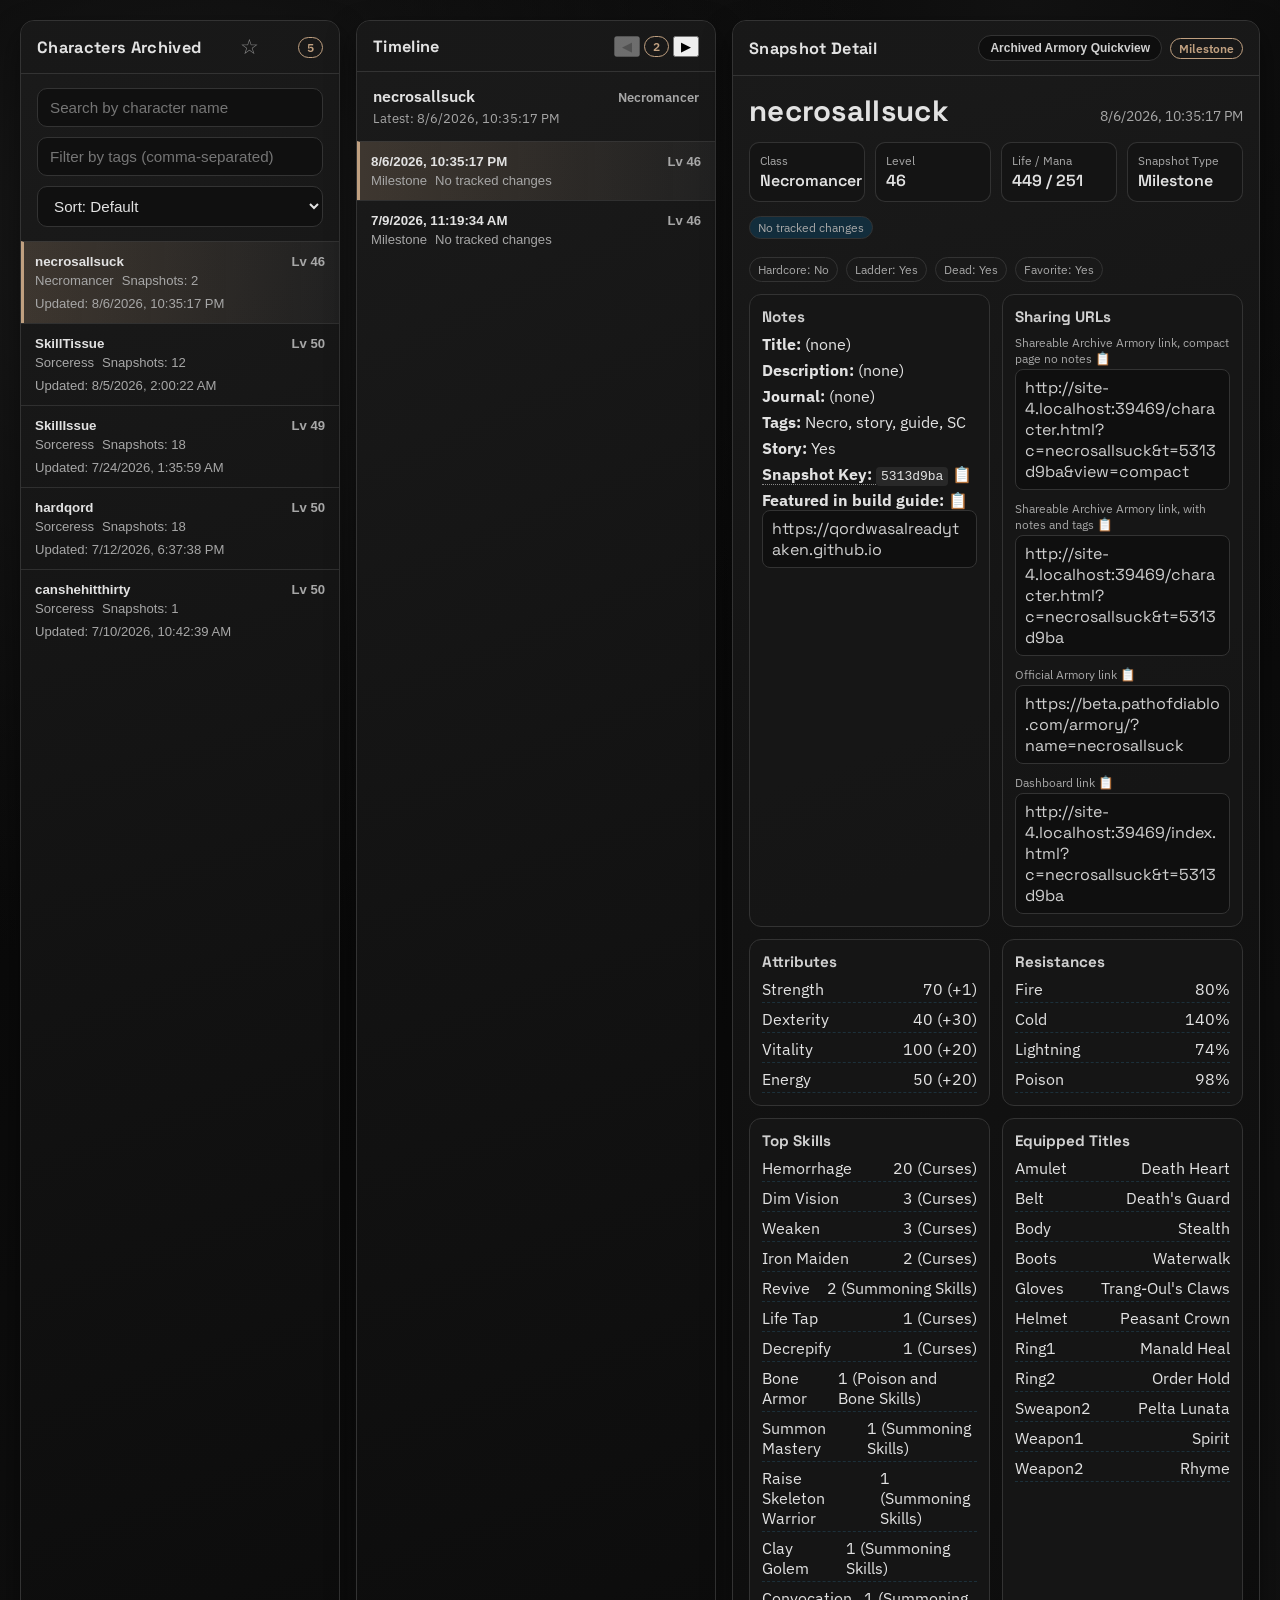
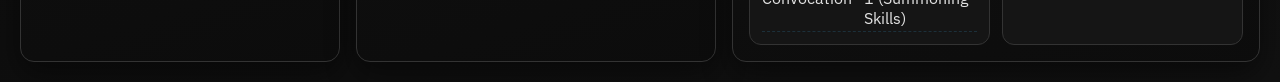
==== commit 4cba2fb0: "filter by multiple comma separated tags" ====
--- a/index.html
+++ b/index.html
@@ -674,7 +674,7 @@
       </header>
       <div class="section filters">
         <input id="searchInput" class="search" type="text" placeholder="Search by character name">
-        <input id="tagInput" class="search" type="text" placeholder="Filter snapshots by tag">
+        <input id="tagInput" class="search" type="text" placeholder="Filter by tags (comma-separated)">
         <select id="characterSort" class="search" aria-label="Sort characters">
           <option value="default">Sort: Default</option>
           <option value="updated">Sort: Recently updated</option>
@@ -956,7 +956,10 @@
     }
 
     function getTagFilterTerm() {
-      return dom.tagInput.value.trim().toLowerCase();
+      return dom.tagInput.value
+        .split(",")
+        .map((tag) => tag.trim().toLowerCase())
+        .filter(Boolean);
     }
 
     function getCharacterSortMode() {
@@ -1212,12 +1215,17 @@
       return "?";
     }
 
-    function linkMatchesTag(link, term) {
-      if (!term) {
+    function linkMatchesTag(link, terms) {
+      if (!terms.length) {
         return true;
       }
 
-      return normalizeTags(link && link.tags).some((tag) => tag.toLowerCase().includes(term));
+      const tags = normalizeTags(link && link.tags)
+        .map((tag) => tag.toLowerCase());
+
+      return terms.every((term) =>
+        tags.some((tag) => tag.includes(term))
+      );
     }
 
     function characterMatchesTag(character, term) {
@@ -1233,21 +1241,26 @@
       return links.some((link) => linkMatchesTag(link, term));
     }
 
-    function snapshotMatchesTag(snapshot, term) {
-      if (!term) {
+    function snapshotMatchesTag(snapshot, terms) {
+      if (!terms.length) {
         return true;
       }
 
-      const metadata = snapshot && snapshot.metadata && typeof snapshot.metadata === "object"
-        ? snapshot.metadata
-        : {};
+      const metadata =
+        snapshot && snapshot.metadata && typeof snapshot.metadata === "object"
+          ? snapshot.metadata
+          : {};
 
       const mergedTags = dedupeTags([
         ...normalizeTags(metadata.tags),
         ...getAutomaticSnapshotTags(snapshot)
       ]);
 
-      return mergedTags.some((tag) => tag.toLowerCase().includes(term));
+      const normalizedTags = mergedTags.map((tag) => tag.toLowerCase());
+
+      return terms.every((term) =>
+        normalizedTags.some((tag) => tag.includes(term))
+      );
     }
 
     function getVisibleSnapshots() {
@@ -1422,17 +1435,19 @@
         </div>
         <div class="snapshot-meta">
           <span>Latest: ${formatDate(state.selectedCharacter.lastUpdated)}</span>
-          ${tagTerm ? `<span>Tag: ${safeText(dom.tagInput.value.trim())}</span>` : ""}
-        </div>
+          ${tagTerm.length
+            ? `<span>Tags: ${safeText(dom.tagInput.value.trim())}</span>`
+            : ""}
+          </div>
       `;
 
       if (visibleSnapshots.length === 0) {
         const empty = document.createElement("li");
         empty.className = "message";
-        empty.textContent = tagTerm
+        empty.textContent = tagTerm.length
           ? "No snapshots match this tag filter for this character."
           : "No snapshots found for this character.";
-        dom.snapshotList.appendChild(empty);
+          dom.snapshotList.appendChild(empty);
         return;
       }
 
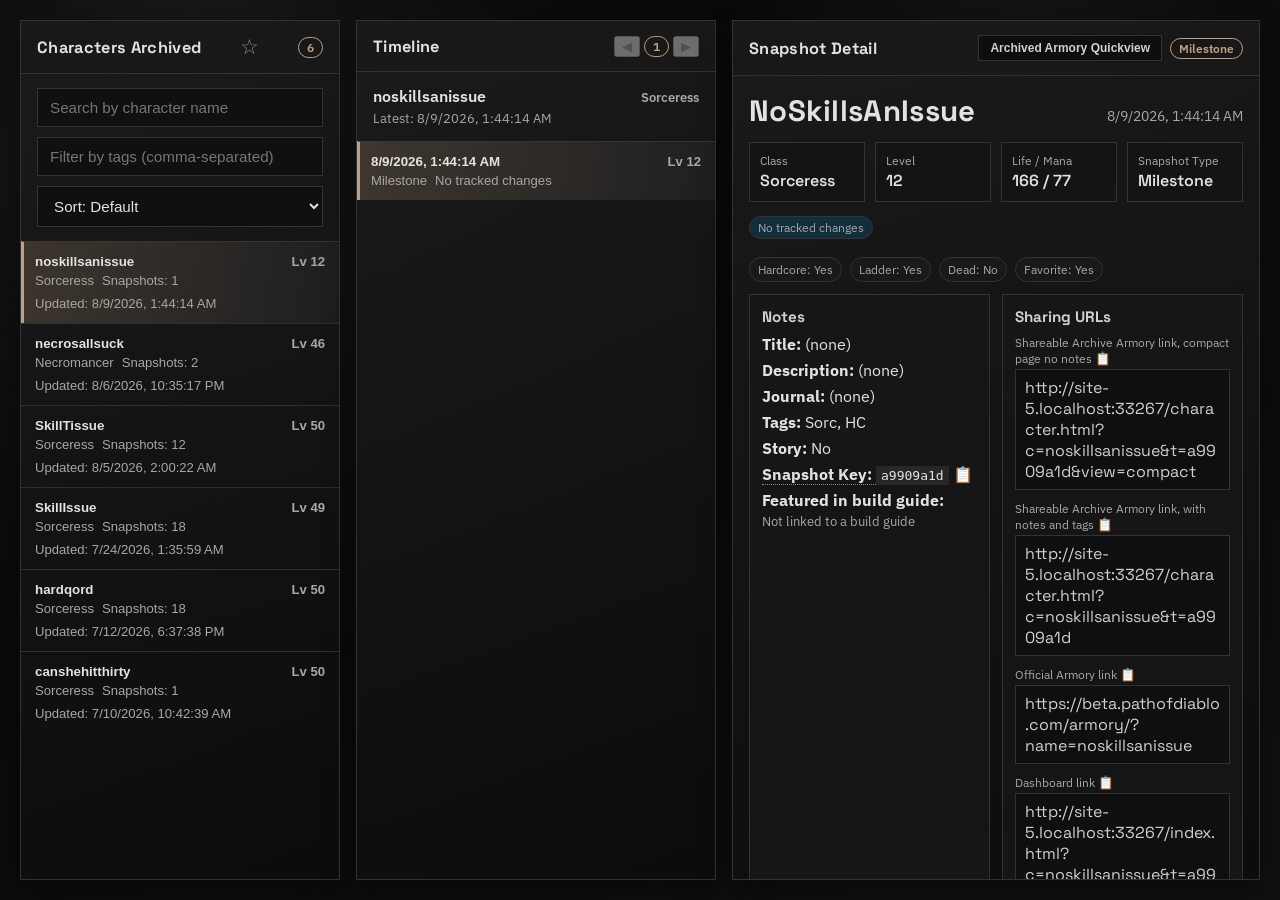
==== commit 27c9cc42: "lots of updates, ui and function" ====
--- a/index.html
+++ b/index.html
@@ -17,6 +17,7 @@
       --muted: #a7a7a7;
       --accent: #c0a080;
       --accent-2: #d0d0d0;
+      --accent-3: #8d0b2cb4;
       --good: #9ad1ac;
       --bad: #d99b9b;
       --line: #333333;
@@ -35,7 +36,7 @@
         radial-gradient(circle at 15% 15%, #1b1b1b 0%, transparent 40%),
         radial-gradient(circle at 80% 0%, #121212 0%, transparent 35%),
         linear-gradient(160deg, #000000, #0a0a0a 45%, #111111);
-      min-height: 100vh;
+      height: 100vh;
     }
 
     .shell {
@@ -45,13 +46,13 @@
       display: grid;
       grid-template-columns: 320px 360px minmax(0, 1fr);
       gap: 16px;
-      min-height: 100vh;
+      height: 100vh;
     }
 
     .panel {
       background: linear-gradient(160deg, rgba(27, 27, 27, 0.94), rgba(12, 12, 12, 0.96));
       border: 1px solid var(--line);
-      border-radius: 14px;
+/*      border-radius: 14px;*/
       box-shadow: 0 12px 30px var(--shadow);
       overflow: hidden;
       display: flex;
@@ -96,7 +97,7 @@
       border: 1px solid var(--line);
       background: rgba(14, 14, 14, 0.9);
       color: var(--accent-2);
-      border-radius: 999px;
+/*      border-radius: 999px; */
       padding: 5px 11px;
       font-size: 0.75rem;
       font-weight: 600;
@@ -105,8 +106,8 @@
     }
 
     .quickview-btn:hover:not(:disabled) {
-      border-color: var(--accent);
-      color: var(--accent);
+      border-color: var(--accent-3);
+      color: var(--accent-3);
       background: rgba(20, 20, 20, 0.96);
     }
 
@@ -127,7 +128,7 @@
     .search {
       width: 100%;
       padding: 10px 12px;
-      border-radius: 10px;
+/*      border-radius: 10px;*/
       border: 1px solid var(--line);
       background: rgba(16, 16, 16, 0.95);
       color: var(--ink);
@@ -206,7 +207,7 @@
     .kpi {
       background: rgba(20, 20, 20, 0.9);
       border: 1px solid rgba(58, 58, 58, 0.82);
-      border-radius: 10px;
+/*      border-radius: 10px; */
       padding: 10px;
     }
 
@@ -270,7 +271,7 @@
 
     .card {
       border: 1px solid var(--line);
-      border-radius: 12px;
+/*      border-radius: 12px;*/
       background: rgba(22, 22, 22, 0.92);
       padding: 12px;
     }
@@ -312,7 +313,7 @@
       overflow-wrap: anywhere;
       font-family: "Space Grotesk", sans-serif;
       border: 1px solid var(--line);
-      border-radius: 8px;
+/*      border-radius: 8px; */
       padding: 7px 9px;
       background: rgba(15, 15, 15, 0.9);
     }
@@ -377,7 +378,7 @@
       width: min(1200px, 100%);
       height: min(860px, 100%);
       border: 1px solid var(--line);
-      border-radius: 14px;
+/*      border-radius: 14px; */
       overflow: hidden;
       background: #090909;
       box-shadow: 0 22px 48px rgba(0, 0, 0, 0.62);
@@ -419,7 +420,7 @@
       border: 1px solid var(--line);
       background: rgba(15, 15, 15, 0.92);
       color: var(--ink);
-      border-radius: 8px;
+/*      border-radius: 8px; */
       width: 28px;
       height: 28px;
       display: inline-flex;
@@ -453,7 +454,7 @@
       border: 1px solid var(--line);
       background: rgba(15, 15, 15, 0.92);
       color: var(--ink);
-      border-radius: 8px;
+/*      border-radius: 8px; */
       padding: 4px 9px;
       cursor: pointer;
       font-size: 0.78rem;
@@ -501,7 +502,8 @@
         min-height: auto;
       }
       .panel {
-        max-height: 340px;
+/*        max-height: 340px; */
+          height: 400px;
       }
       .detail-panel {
         max-height: none;
@@ -546,7 +548,7 @@
       background: #222;
       color: #fff;
       border: 1px solid #555;
-      border-radius: 6px;
+/*      border-radius: 6px; */
 
       font-weight: normal;
       line-height: 1.4;
@@ -576,7 +578,7 @@
     .copy-key code {
         background: rgba(255,255,255,.08);
         padding: 2px 5px;
-        border-radius: 4px;
+/*        border-radius: 4px; */
     }
 
     .copy-key:hover code {
@@ -602,7 +604,7 @@
         color: #ddd;
 
         border: 1px solid #555;
-        border-radius: 6px;
+/*        border-radius: 6px; */
 
         box-shadow: 0 6px 18px rgba(0, 0, 0, 0.45);
 
@@ -631,7 +633,7 @@
 
     .change-tooltip-heading {
         margin-bottom: 4px;
-        color: #c0a080;
+        color: #c0a080; 
         font-weight: 600;
     }
 
@@ -653,6 +655,14 @@
 
     .change-tooltip-empty {
         color: #999;
+    }
+
+    .story-nav-button:hover {
+/*      background: var(--accent-3); */
+      color: var(--accent-3);
+    }
+    .story-nav-button {
+        transition: background 0.15s, border-color 0.15s, color 0.15s;
     }
 
   </style>
@@ -1402,6 +1412,17 @@
       });
 
       dom.characterList.appendChild(fragment);
+
+      const activeCharacter = state.selectedCharacter && state.selectedCharacter.name
+        ? dom.characterList.querySelector(".character-row.active")
+        : null;
+
+      if (activeCharacter) {
+        activeCharacter.scrollIntoView({
+          behavior: "smooth",
+          block: "nearest"
+        });
+      }
     }
 
     function renderSnapshotList() {
@@ -1495,6 +1516,14 @@
       });
 
       dom.snapshotList.appendChild(fragment);
+      const activeSnapshot = dom.snapshotList.querySelector(".snapshot-row.active");
+
+      if (activeSnapshot) {
+        activeSnapshot.scrollIntoView({
+          behavior: "smooth",
+          block: "nearest"
+        });
+      }      
     }
 
     function getSkillRows(snapshot) {
@@ -1968,14 +1997,27 @@
       }
 
       if (event.key === "ArrowLeft") {
+        event.preventDefault();
         moveTimelineSnapshot(-1);
         return;
       }
 
       if (event.key === "ArrowRight") {
+        event.preventDefault();
         moveTimelineSnapshot(1);
       }
-      });
+
+      if (event.key === "ArrowUp") {
+        event.preventDefault();
+        moveCharacter(-1);
+        return;
+      }
+
+      if (event.key === "ArrowDown") {
+        event.preventDefault();
+        moveCharacter(1);
+      }
+    });
       
     }
 
@@ -2003,7 +2045,30 @@
       selectSnapshotByKey(getSnapshotKey(snapshots[nextIndex]));
     }
 
-    
+    function moveCharacter(direction) {
+      const chars = state.filteredCharacters.length ? state.filteredCharacters : state.characters;
+
+      if (!chars.length || !state.selectedCharacter) {
+        return;
+      }
+
+      const currentIndex = chars.findIndex(
+        (character) => character.name === state.selectedCharacter.name
+      );
+
+      if (currentIndex < 0) {
+        return;
+      }
+
+      const nextIndex = currentIndex + direction;
+
+      if (nextIndex < 0 || nextIndex >= chars.length) {
+        return;
+      }
+
+      void selectCharacter(chars[nextIndex].name);
+    }
+
     function verboseChanges(snapshot) {
       const changes = snapshot && snapshot.changes ? snapshot.changes : {};
 
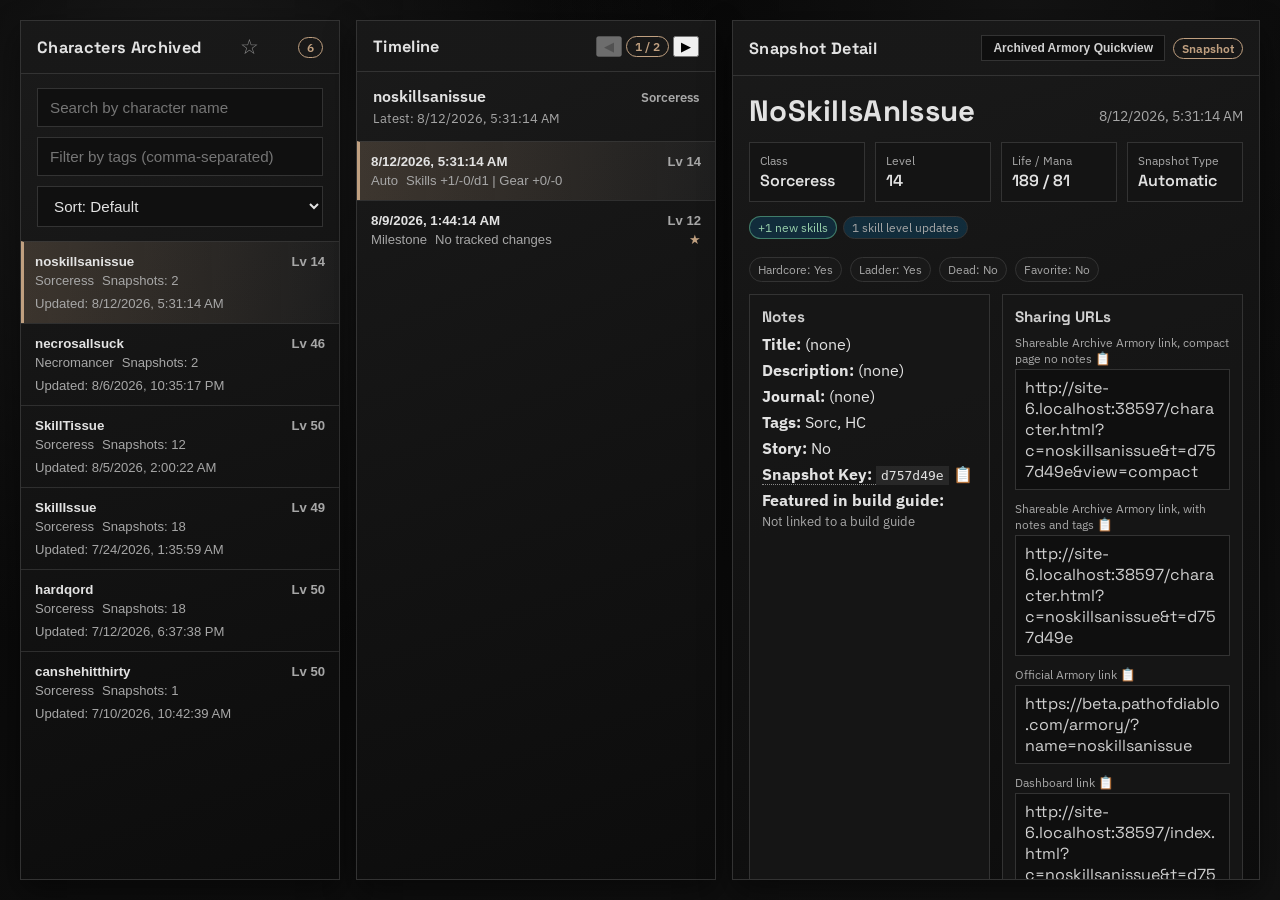
==== commit 8324fc7a: "better visibility for snapshots with favorite, story, guide" ====
--- a/index.html
+++ b/index.html
@@ -197,6 +197,35 @@
       color: var(--muted);
     }
 
+    .snapshot-row .snapshot-meta {
+      flex-wrap: nowrap;
+      width: 100%;
+    }
+
+    .snapshot-row .snapshot-meta > span:first-child {
+      flex-shrink: 0;
+      white-space: nowrap;
+    }
+
+    .snapshot-row .change-summary {
+      flex: 1 1 auto;
+      min-width: 0;
+      overflow: hidden;
+      text-overflow: ellipsis;
+      white-space: nowrap;
+    }
+
+    .snapshot-row .status-chips {
+      margin-left: auto;
+      flex-shrink: 0;
+      display: flex;
+      align-items: center;
+      justify-content: flex-end;
+      gap: 4px;
+      white-space: nowrap;
+      color: var(--accent);
+    }
+
     .kpi-grid {
       display: grid;
       grid-template-columns: repeat(4, minmax(0, 1fr));
@@ -664,6 +693,23 @@
     .story-nav-button {
         transition: background 0.15s, border-color 0.15s, color 0.15s;
     }
+
+.status-chip {
+    display: inline-flex;
+    align-items: center;
+    justify-content: center;
+    min-width: 24px;
+    height: 24px;
+    padding: 0 6px;
+    margin-right: 6px;
+    border: 1px solid var(--accent);
+    border-radius: 999px;
+    background: #222;
+    font-size: 0.8rem;
+    font-weight: bold;
+    box-sizing: border-box;
+    color: var(--accent);
+}
 
   </style>
 </head>
@@ -1442,8 +1488,10 @@
         currentIndex < 0 ||
         currentIndex >= visibleSnapshots.length - 1;      
       const tagTerm = getTagFilterTerm();
-      dom.snapshotCount.textContent = String(visibleSnapshots.length);
-
+      dom.snapshotCount.textContent =
+        currentIndex >= 0
+          ? `${currentIndex + 1} / ${visibleSnapshots.length}`
+          : String(visibleSnapshots.length);
       if (!state.selectedCharacter) {
         dom.timelineHeader.innerHTML = '<div class="muted">Select a character to browse snapshots.</div>';
         return;
@@ -1487,7 +1535,26 @@
 
         const level = snapshot && snapshot.data && snapshot.data.Stats ? snapshot.data.Stats.Level : "?";
         const label = snapshot.metadata && snapshot.metadata.automatic === false ? "Milestone" : "Auto";
-
+        const metadata = snapshot.metadata && typeof snapshot.metadata === "object" ? snapshot.metadata : {};
+        const statusChips = [];
+
+        if (metadata.favorite) {
+          statusChips.push(
+            `<span title="Favorite">★ </span>`
+          );
+        }
+
+        if (metadata.story) {
+          statusChips.push(
+            `<span title="Story snapshot">S </span>`
+          );
+        }
+
+        if (metadata.guide) {
+          statusChips.push(
+            `<span title="Featured in build guide">G </span>`
+          );
+        }
         button.innerHTML = `
           <div class="name-line">
             <span>${formatDate(snapshot.timestamp)}</span>
@@ -1496,6 +1563,7 @@
           <div class="snapshot-meta">
             <span>${label}</span>
             <span class="change-summary">${changeSummary}</span>
+            <span class="status-chips">${statusChips.join("")}</span>
           </div>
         `;
         const changeSummaryElement = button.querySelector(".change-summary");
@@ -1570,6 +1638,7 @@
 
     function renderSnapshotDetail() {
       if (!state.selectedSnapshot) {
+        
         dom.detailRoot.innerHTML = '<div class="message">Select a snapshot from the timeline.</div>';
         dom.statusPill.textContent = "Idle";
         syncQuickviewButtonState();
@@ -1594,6 +1663,7 @@
       ]);
 
       const changeChips = [];
+      const statusChips = [];
 
       const addedSkills = Array.isArray(changes.skills_added) ? changes.skills_added.length : 0;
       const removedSkills = Array.isArray(changes.skills_removed) ? changes.skills_removed.length : 0;
@@ -1601,6 +1671,24 @@
       const addedGear = Array.isArray(changes.equipped_added) ? changes.equipped_added.length : 0;
       const removedGear = Array.isArray(changes.equipped_removed) ? changes.equipped_removed.length : 0;
 
+if (metadata.favorite) {
+  statusChips.push(
+    `<span class="status-chip" title="Favorite">★</span>`
+  );
+}
+
+if (metadata.story) {
+  statusChips.push(
+    `<span class="status-chip" title="Story snapshot">S</span>`
+  );
+}
+
+if (metadata.guide) {
+  statusChips.push(
+    `<span class="status-chip" title="Featured in build guide">G</span>`
+  );
+}
+
       if (addedSkills > 0) {
         changeChips.push(`<span class="change-chip good">+${addedSkills} new skills</span>`);
       }
@@ -1619,7 +1707,7 @@
       if (changeChips.length === 0) {
         changeChips.push('<span class="change-chip">No tracked changes</span>');
       }
-
+     
       const skills = getSkillRows(snapshot);
       const gear = getGearTitles(snapshot);
 
@@ -1630,7 +1718,7 @@
       const gearHtml = gear.length
         ? gear.map((item) => `<li class="stat-row"><span>${safeText(item.worn)}</span><span>${safeText(item.title)}</span></li>`).join("")
         : "<li class=\"muted\">No equipment data.</li>";
-
+//console.log("STATUS CHIPS:", statusChips);
       dom.detailRoot.innerHTML = `
         <div class="hero">
           <h1>${safeText(data.Name, safeText(state.selectedCharacter && state.selectedCharacter.name))}</h1>
@@ -1644,7 +1732,10 @@
           <div class="kpi"><span class="label">Snapshot Type</span><span class="value">${metadata.automatic === false ? "Milestone" : "Automatic"}</span></div>
         </div>
 
-        <div style="margin-bottom: 12px;">${changeChips.join("")}</div>
+        <div style="margin-bottom: 12px;">
+          ${statusChips.join("")}
+          ${changeChips.join("")}
+        </div>
 
         <div style="display:flex;gap:8px;flex-wrap:wrap;margin-bottom:12px;">
           <span class="badge">Hardcore: ${data.IsHardcore ? "Yes" : "No"}</span>
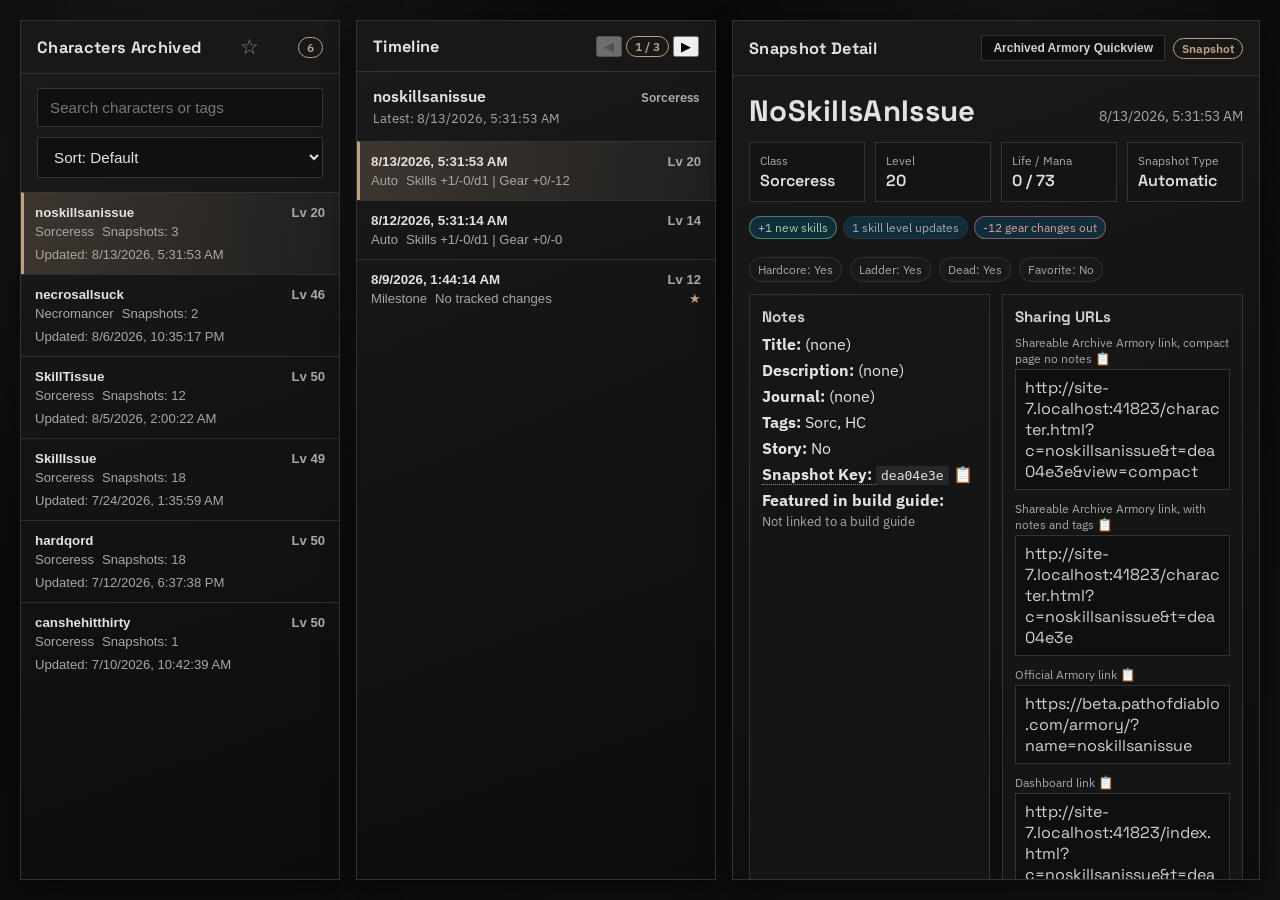
==== commit 18389c97: "Character and tag filter/seacrh combimed into one" ====
--- a/index.html
+++ b/index.html
@@ -729,15 +729,19 @@
         <span id="characterCount" class="pill">0</span>
       </header>
       <div class="section filters">
-        <input id="searchInput" class="search" type="text" placeholder="Search by character name">
-        <input id="tagInput" class="search" type="text" placeholder="Filter by tags (comma-separated)">
+        <input
+          id="searchInput"
+          class="search"
+          type="text"
+          placeholder="Search characters or tags"
+        >
         <select id="characterSort" class="search" aria-label="Sort characters">
           <option value="default">Sort: Default</option>
           <option value="updated">Sort: Recently updated</option>
           <option value="snapshots">Sort: Most snapshots</option>
           <option value="alpha">Sort: A to Z</option>
         </select>
-      </div>
+      </div> 
       <ul id="characterList" class="list"></ul>
     </section>
 
@@ -827,7 +831,6 @@
 
     const dom = {
       searchInput: document.getElementById("searchInput"),
-      tagInput: document.getElementById("tagInput"),
       characterSort: document.getElementById("characterSort"),
       characterList: document.getElementById("characterList"),
       snapshotList: document.getElementById("snapshotList"),
@@ -949,6 +952,7 @@
         return "";
       }
 
+      return CLASS_TAG_MAP[className.trim().toLowerCase()] || "";
     }
 
   function getAutomaticSnapshotTags(snapshot) {
@@ -1007,14 +1011,11 @@
       return dedupeTags(tags);
     }
 
-    function getCharacterFilterTerm() {
-      return dom.searchInput.value.trim().toLowerCase();
-    }
-
-    function getTagFilterTerm() {
-      return dom.tagInput.value
-        .split(",")
-        .map((tag) => tag.trim().toLowerCase())
+    function getSearchTerms() {
+      return dom.searchInput.value
+        .trim()
+        .toLowerCase()
+        .split(/\s+/)
         .filter(Boolean);
     }
 
@@ -1271,65 +1272,87 @@
       return "?";
     }
 
-    function linkMatchesTag(link, terms) {
-      if (!terms.length) {
+    function linkMatchesTag(link, term) {
+      if (!term) {
         return true;
       }
 
       const tags = normalizeTags(link && link.tags)
         .map((tag) => tag.toLowerCase());
 
-      return terms.every((term) =>
-        tags.some((tag) => tag.includes(term))
-      );
-    }
-
-    function characterMatchesTag(character, term) {
+      return tags.some((tag) => tag.includes(term));
+    }
+
+    function snapshotMatchesTag(snapshot, term) {
       if (!term) {
         return true;
       }
 
-      if (getCharacterTags(character).some((tag) => tag.toLowerCase().includes(term))) {
-        return true;
-      }
-
-      const links = Array.isArray(character && character.snapshotLinks) ? character.snapshotLinks : [];
-      return links.some((link) => linkMatchesTag(link, term));
-    }
-
-    function snapshotMatchesTag(snapshot, terms) {
-      if (!terms.length) {
-        return true;
-      }
-
-      const metadata =
-        snapshot && snapshot.metadata && typeof snapshot.metadata === "object"
-          ? snapshot.metadata
-          : {};
-
-      const mergedTags = dedupeTags([
-        ...normalizeTags(metadata.tags),
+      const tags = dedupeTags([
+        ...normalizeTags(snapshot?.metadata?.tags),
         ...getAutomaticSnapshotTags(snapshot)
-      ]);
-
-      const normalizedTags = mergedTags.map((tag) => tag.toLowerCase());
-
-      return terms.every((term) =>
-        normalizedTags.some((tag) => tag.includes(term))
+      ]).map((tag) => tag.toLowerCase());
+
+      return tags.some((tag) => tag.includes(term));
+    }
+
+function characterMatchesSearch(character, terms) {
+  if (!terms.length) {
+    return true;
+  }
+
+  const name = String(character.name || "").toLowerCase();
+
+  const characterTags = getCharacterTags(character)
+    .map((tag) => tag.toLowerCase());
+
+  const links = Array.isArray(character?.snapshotLinks)
+    ? character.snapshotLinks
+    : [];
+
+  return terms.every((term) => {
+    // Character name
+    if (name.includes(term)) {
+      return true;
+    }
+
+    // Character-level tags
+    if (characterTags.some((tag) => tag.includes(term))) {
+      return true;
+    }
+
+    // Any snapshot belonging to this character
+    return links.some((link) => linkMatchesTag(link, term));
+  });
+}
+
+function snapshotMatchesSearch(snapshot, terms) {
+  if (!terms.length) {
+    return true;
+  }
+
+  return terms.every((term) => {
+    return snapshotMatchesTag(snapshot, term);
+  });
+}
+
+    function getVisibleSnapshots() {
+      const searchTerms = getSearchTerms();
+
+      const characterName = String(state.selectedCharacter?.name || "").toLowerCase();
+
+      const snapshotTerms = searchTerms.filter(
+        (term) => !characterName.includes(term)
       );
-    }
-
-    function getVisibleSnapshots() {
-      const tagTerm = getTagFilterTerm();
 
       return state.snapshots.filter((snapshot) => {
-        const tagMatch = snapshotMatchesTag(snapshot, tagTerm);
+        const searchMatch = snapshotMatchesSearch(snapshot, snapshotTerms);
 
         const favoriteMatch =
           !state.showFavoritesOnly ||
           snapshot?.metadata?.favorite === true;
 
-        return tagMatch && favoriteMatch;
+        return searchMatch && favoriteMatch;
       });
     }
 
@@ -1356,55 +1379,54 @@
     }
 
     function applyCharacterFilter() {
-      const term = getCharacterFilterTerm();
-      const tagTerm = getTagFilterTerm();
+      const searchTerms = getSearchTerms();
+
       state.filteredCharacters = state.characters.filter((char) => {
-          const name = (char.name || "").toLowerCase();
-
-          const favoriteMatch =
-              !state.showFavoritesOnly ||
-              (char.snapshotLinks ?? []).some(snapshot => snapshot?.favorite === true);
-
-          return (
-              name.includes(term) &&
-              characterMatchesTag(char, tagTerm) &&
-              favoriteMatch
+        const favoriteMatch =
+          !state.showFavoritesOnly ||
+          (char.snapshotLinks ?? []).some(
+            (snapshot) => snapshot?.favorite === true
           );
+
+        return (
+          characterMatchesSearch(char, searchTerms) &&
+          favoriteMatch
+        );
       });
 
       const sortMode = getCharacterSortMode();
 
       if (sortMode === "snapshots") {
         state.filteredCharacters.sort((a, b) => {
-          const aCount = Number(a && a.snapshotCount ? a.snapshotCount : 0);
-          const bCount = Number(b && b.snapshotCount ? b.snapshotCount : 0);
+          const aCount = Number(a?.snapshotCount || 0);
+          const bCount = Number(b?.snapshotCount || 0);
 
           if (bCount !== aCount) {
             return bCount - aCount;
           }
 
-          return String(a && a.name ? a.name : "").localeCompare(String(b && b.name ? b.name : ""));
+          return String(a?.name || "").localeCompare(String(b?.name || ""));
         });
         return;
       }
 
       if (sortMode === "updated") {
         state.filteredCharacters.sort((a, b) => {
-          const aTime = String(a && a.lastUpdated ? a.lastUpdated : "");
-          const bTime = String(b && b.lastUpdated ? b.lastUpdated : "");
+          const aTime = String(a?.lastUpdated || "");
+          const bTime = String(b?.lastUpdated || "");
 
           if (bTime !== aTime) {
             return bTime.localeCompare(aTime);
           }
 
-          return String(a && a.name ? a.name : "").localeCompare(String(b && b.name ? b.name : ""));
+          return String(a?.name || "").localeCompare(String(b?.name || ""));
         });
         return;
       }
 
       if (sortMode === "alpha") {
         state.filteredCharacters.sort((a, b) => {
-          return String(a && a.name ? a.name : "").localeCompare(String(b && b.name ? b.name : ""));
+          return String(a?.name || "").localeCompare(String(b?.name || ""));
         });
       }
     }
@@ -1487,7 +1509,7 @@
       dom.snapshotNext.disabled =
         currentIndex < 0 ||
         currentIndex >= visibleSnapshots.length - 1;      
-      const tagTerm = getTagFilterTerm();
+      const searchTerms = getSearchTerms();
       dom.snapshotCount.textContent =
         currentIndex >= 0
           ? `${currentIndex + 1} / ${visibleSnapshots.length}`
@@ -1504,16 +1526,16 @@
         </div>
         <div class="snapshot-meta">
           <span>Latest: ${formatDate(state.selectedCharacter.lastUpdated)}</span>
-          ${tagTerm.length
-            ? `<span>Tags: ${safeText(dom.tagInput.value.trim())}</span>`
-            : ""}
+          ${searchTerms.length
+            ? `<span>Filter: ${safeText(dom.searchInput.value.trim())}</span>`
+            : ""}            
           </div>
       `;
 
       if (visibleSnapshots.length === 0) {
         const empty = document.createElement("li");
         empty.className = "message";
-        empty.textContent = tagTerm.length
+        empty.textContent = searchTerms.length
           ? "No snapshots match this tag filter for this character."
           : "No snapshots found for this character.";
           dom.snapshotList.appendChild(empty);
@@ -2037,9 +2059,6 @@
       dom.searchInput.addEventListener("input", () => {
         void handleFiltersChanged();
       });
-      dom.tagInput.addEventListener("input", () => {
-        void handleFiltersChanged();
-      });
       dom.characterSort.addEventListener("change", () => {
         void handleFiltersChanged();
       });
